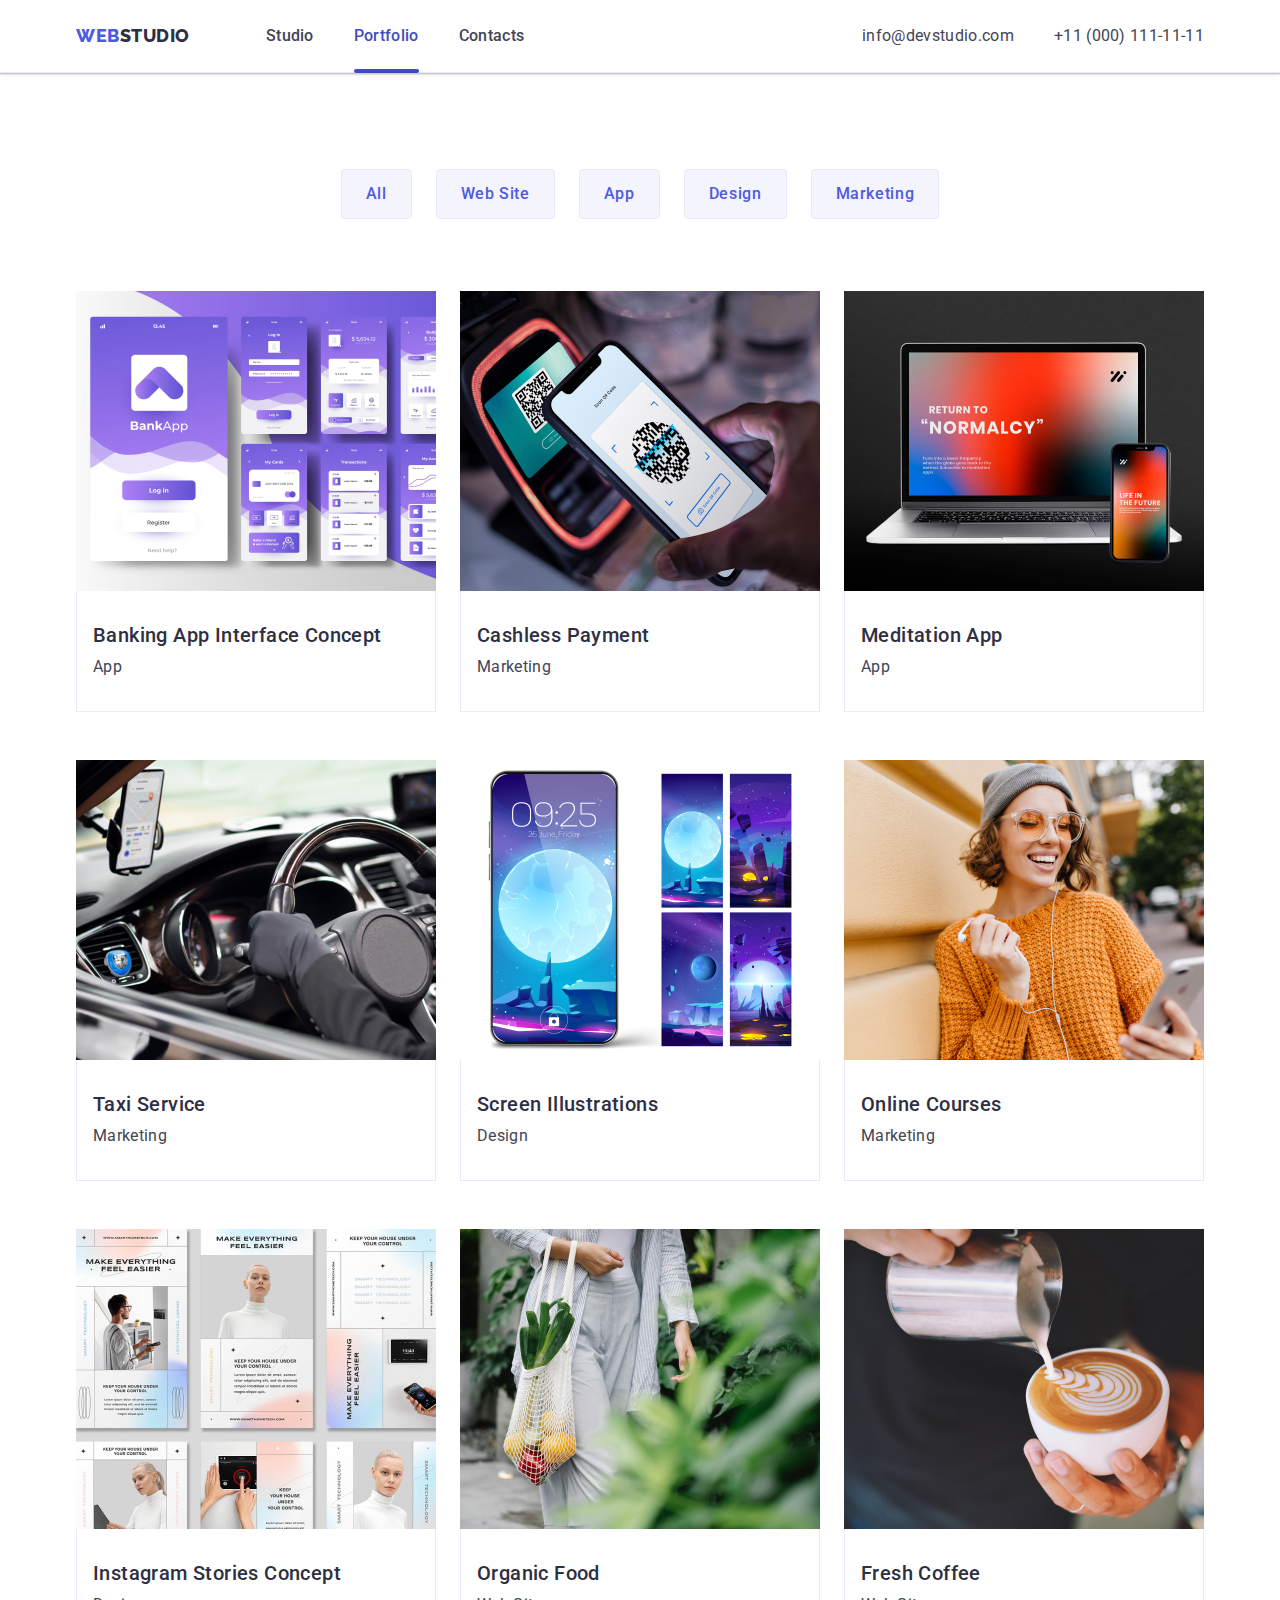
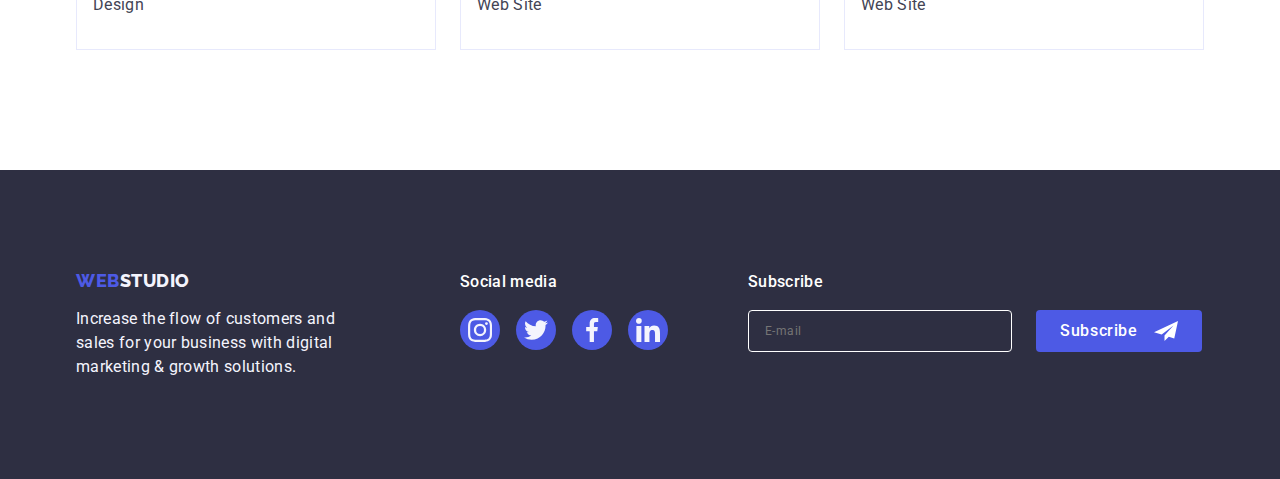
==== portfolio.html @ 5d90ce21 "Initial commit" ====
<!DOCTYPE html>
<html lang="en">
  <head>
    <meta charset="UTF-8" />
    <meta http-equiv="X-UA-Compatible" content="IE=edge" />
    <meta name="viewport" content="width=device-width, initial-scale=1.0" />
    <title>Portfolio</title>
    <!-- Fonts -->
    <link rel="preconnect" href="https://fonts.googleapis.com" />
    <link rel="preconnect" href="https://fonts.gstatic.com" crossorigin />
    <link
      href="https://fonts.googleapis.com/css2?family=Raleway:wght@800&family=Roboto:wght@400;500;700;900&display=swap"
      rel="stylesheet"
    />
    <!-- Normalize styles -->
    <link
      rel="stylesheet"
      href="https://cdn.jsdelivr.net/npm/modern-normalize@1.1.0/modern-normalize.min.css"
    />
    <!-- Custom styles -->
    <link rel="stylesheet" href="./css/styles.css" />
  </head>
  <body>
    <!-- Header section -->
    <header class="header">
      <div class="container container-nav">
        <nav class="nav">
          <!-- Logo -->
          <a class="link logo" href="./index.html"
            >Web<span class="logo-dark">Studio</span></a
          >
          <!-- Navigation -->
          <ul class="header-nav-list list">
            <li class="header-nav-item">
              <a class="link" href="./index.html">Studio</a>
            </li>
            <li class="header-nav-item">
              <a class="link header-link current" href="./portfolio.html"
                >Portfolio</a
              >
            </li>
            <li class="header-nav-item">
              <a class="link" href="">Contacts</a>
            </li>
          </ul>
        </nav>
        <!-- Contacts -->
        <address class="address container-address">
          <ul class="list address-list">
            <li>
              <a class="link" href="mailto:info@devstudio.com"
                >info@devstudio.com</a
              >
            </li>
            <li>
              <a class="link" href="tel:+110001111111">+11 (000) 111-11-11</a>
            </li>
          </ul>
        </address>
      </div>
    </header>
    <main>
      <!-- Filters section -->
      <section class="section portfolio-section">
        <div class="container">
          <h1 class="ection-title visually-hidden">Page Filters</h1>
          <ul class="list filter-list">
            <li>
              <button class="button" type="button">All</button>
            </li>
            <li><button class="button" type="button">Web Site</button></li>
            <li><button class="button" type="button">App</button></li>
            <li><button class="button" type="button">Design</button></li>
            <li><button class="button" type="button">Marketing</button></li>
          </ul>
          <!-- Work services -->
          <ul class="list portfolio-list">
            <li class="portfolio-item">
              <a class="portfolio-link link" href="">
                <div class="product-box">
                  <img
                    src="./images/portfolio/banking-app.jpg"
                    alt="Banking App Interface Concept"
                    width="360"
                    height="300"
                  />
                  <div class="overlay">
                    <p class="overlay-descr">
                      14 Stylish and User-Friendly App Design Concepts · Task
                      Manager App · Calorie Tracker App · Exotic Fruit Ecommerce
                      App · Cloud Storage App
                    </p>
                  </div>
                </div>
                <div class="portfolio-descr">
                  <h2 class="sub-title">Banking App Interface Concept</h2>
                  <p class="text">App</p>
                </div></a
              >
            </li>
            <li class="portfolio-item">
              <a class="portfolio-link link" href="">
                <div class="product-box">
                  <img
                    src="./images/portfolio/cashless.jpg"
                    alt="Cashless Payment"
                    width="360"
                    height="300"
                  />
                  <div class="overlay">
                    <p class="overlay-descr">
                      14 Stylish and User-Friendly App Design Concepts · Task
                      Manager App · Calorie Tracker App · Exotic Fruit Ecommerce
                      App · Cloud Storage App
                    </p>
                  </div>
                </div>
                <div class="portfolio-descr">
                  <h2 class="sub-title">Cashless Payment</h2>
                  <p class="text">Marketing</p>
                </div></a
              >
            </li>
            <li class="portfolio-item">
              <a class="portfolio-link link" href="">
                <div class="product-box">
                  <img
                    src="./images/portfolio/meditation.jpg"
                    alt="Banking App Interface Concept"
                    width="360"
                    height="300"
                  />
                  <div class="overlay">
                    <p class="overlay-descr">
                      14 Stylish and User-Friendly App Design Concepts · Task
                      Manager App · Calorie Tracker App · Exotic Fruit Ecommerce
                      App · Cloud Storage App
                    </p>
                  </div>
                </div>
                <div class="portfolio-descr">
                  <h2 class="sub-title">Meditation App</h2>
                  <p class="text">App</p>
                </div></a
              >
            </li>
            <li class="portfolio-item">
              <a class="portfolio-link link" href="">
                <div class="product-box">
                  <img
                    src="./images/portfolio/taxi.jpg"
                    alt="Taxi Service"
                    width="360"
                    height="300"
                  />
                  <div class="overlay">
                    <p class="overlay-descr">
                      14 Stylish and User-Friendly App Design Concepts · Task
                      Manager App · Calorie Tracker App · Exotic Fruit Ecommerce
                      App · Cloud Storage App
                    </p>
                  </div>
                </div>
                <div class="portfolio-descr">
                  <h2 class="sub-title">Taxi Service</h2>
                  <p class="text">Marketing</p>
                </div></a
              >
            </li>
            <li class="portfolio-item">
              <a class="portfolio-link link" href="">
                <div class="product-box">
                  <img
                    src="./images/portfolio/screen.jpg"
                    alt="Screen Illustrations"
                    width="360"
                    height="300"
                  />
                  <div class="overlay">
                    <p class="overlay-descr">
                      14 Stylish and User-Friendly App Design Concepts · Task
                      Manager App · Calorie Tracker App · Exotic Fruit Ecommerce
                      App · Cloud Storage App
                    </p>
                  </div>
                </div>
                <div class="portfolio-descr">
                  <h2 class="sub-title">Screen Illustrations</h2>
                  <p class="text">Design</p>
                </div></a
              >
            </li>
            <li class="portfolio-item">
              <a class="portfolio-link link" href="">
                <div class="product-box">
                  <img
                    src="./images/portfolio/courses.jpg"
                    alt="Online Courses"
                    width="360"
                    height="300"
                  />
                  <div class="overlay">
                    <p class="overlay-descr">
                      14 Stylish and User-Friendly App Design Concepts · Task
                      Manager App · Calorie Tracker App · Exotic Fruit Ecommerce
                      App · Cloud Storage App
                    </p>
                  </div>
                </div>
                <div class="portfolio-descr">
                  <h2 class="sub-title">Online Courses</h2>
                  <p class="text">Marketing</p>
                </div></a
              >
            </li>
            <li class="portfolio-item">
              <a class="portfolio-link link" href="">
                <div class="product-box">
                  <img
                    src="./images/portfolio/instagram-stories.jpg"
                    alt="Instagram Stories Concept"
                    width="360"
                    height="300"
                  />
                  <div class="overlay">
                    <p class="overlay-descr">
                      14 Stylish and User-Friendly App Design Concepts · Task
                      Manager App · Calorie Tracker App · Exotic Fruit Ecommerce
                      App · Cloud Storage App
                    </p>
                  </div>
                </div>
                <div class="portfolio-descr">
                  <h2 class="sub-title">Instagram Stories Concept</h2>
                  <p class="text">Design</p>
                </div></a
              >
            </li>
            <li class="portfolio-item">
              <a class="portfolio-link link" href="">
                <div class="product-box">
                  <img
                    src="./images/portfolio/organic.jpg"
                    alt="Screen Illustrations"
                    width="360"
                    height="300"
                  />
                  <div class="overlay">
                    <p class="overlay-descr">
                      14 Stylish and User-Friendly App Design Concepts · Task
                      Manager App · Calorie Tracker App · Exotic Fruit Ecommerce
                      App · Cloud Storage App
                    </p>
                  </div>
                </div>
                <div class="portfolio-descr">
                  <h2 class="sub-title">Organic Food</h2>
                  <p class="text">Web Site</p>
                </div></a
              >
            </li>
            <li class="portfolio-item">
              <a class="portfolio-link link" href="">
                <div class="product-box">
                  <img
                    src="./images/portfolio/fresh.jpg"
                    alt="Fresh Coffee"
                    width="360"
                    height="300"
                  />
                  <div class="overlay">
                    <p class="overlay-descr">
                      14 Stylish and User-Friendly App Design Concepts · Task
                      Manager App · Calorie Tracker App · Exotic Fruit Ecommerce
                      App · Cloud Storage App
                    </p>
                  </div>
                </div>
                <div class="portfolio-descr">
                  <h2 class="sub-title">Fresh Coffee</h2>
                  <p class="text">Web Site</p>
                </div></a
              >
            </li>
          </ul>
        </div>
      </section>
    </main>
    <!-- Footer section -->
    <footer class="footer">
      <div class="container footer-content">
        <div class="footer-left-side">
          <a class="logo link" href="./index.html"
            >Web<span class="logo-footer">Studio</span></a
          >
          <p class="text footer-text">
            Increase the flow of customers and sales for your business with
            digital marketing & growth solutions.
          </p>
        </div>
        <div class="footer-center">
          <p class="footer-socials-title">Social media</p>
          <ul class="footer-socials-list list">
            <li class="footer-socials-item">
              <a
                class="footer-socials-link link"
                href="https://www.instagram.com"
                target="_blank"
                rel="noopener noreferrer"
                aria-label="Instagram icon"
              >
                <svg class="footer-socials-icon" width="24" height="24">
                  <use href="./images/icon.svg#icon-instagram"></use>
                </svg>
              </a>
            </li>
            <li class="footer-socials-item">
              <a
                class="footer-socials-link link"
                href="https://www.twitter.com"
                target="_blank"
                rel="noopener noreferrer"
                aria-label="Instagram icon"
              >
                <svg class="footer-socials-icon" width="24" height="24">
                  <use href="./images/icon.svg#icon-twitter"></use>
                </svg>
              </a>
            </li>
            <li class="footer-socials-item">
              <a
                class="footer-socials-link link"
                href="https://www.facebook.com"
                target="_blank"
                rel="noopener noreferrer"
                aria-label="Instagram icon"
              >
                <svg class="footer-socials-icon" width="24" height="24">
                  <use href="./images/icon.svg#icon-facebook"></use>
                </svg>
              </a>
            </li>
            <li class="footer-socials-item">
              <a
                class="footer-socials-link link"
                href="https://www.linkedin.com"
                target="_blank"
                rel="noopener noreferrer"
                aria-label="Instagram icon"
              >
                <svg class="footer-socials-icon" width="24" height="24">
                  <use href="./images/icon.svg#icon-linkedin"></use>
                </svg>
              </a>
            </li>
          </ul>
        </div>
        <!-- SUBSCRIBE FOOTER FORM -->
        <div class="footer-right-side">
          <form class="subscribe-form" name="subscribe" autocomplete="off">
            <label class="subscribe-lable footer-socials-title" for="user_email"
              >Subscribe</label
            >
            <div class="subscribe-wrapper">
              <input
                class="footer-form-input"
                type="email"
                name="user_email"
                id="user_email"
                placeholder="E-mail"
              />
              <button class="button subscribe-btn" type="submit">
                Subscribe
                <svg class="subscribe-btn-icon" width="24" height="24">
                  <use href="./images/icon.svg#icon-Telegram"></use>
                </svg>
              </button>
            </div>
          </form>
        </div>
      </div>
    </footer>
  </body>
</html>
---- css/styles.css ----
/**
  |============================
  | ROOT PROPERTIES
  |============================
*/
:root {
  --text-color: #434455;
  --dark-color: #2e2f42;
  --subtle-text: #8e8f99;
  --white-color: #ffffff;
  --cloud-color: #f4f4fd;
  --modal-bcg: #fcfcfc;
  --cornflower-accent: #e7e9fc;
  --primary-brand: #4d5ae5;
  --pressed-state-color: #404bbf;
  --success-color: #31d0aa;
  /* ANIMATION */
  --primary-duration: 250ms;
  --primary-timing-function: cubic-bezier(0.4, 0, 0.2, 1);
}

/**
  |============================
  | GLOBAL STYLES
  |============================
*/
body {
  font-family: "Roboto", sans-serif;
  color: var(--text-color);
  background-color: var(--white-color);
}
/* Reset start */
img {
  display: block;
  max-width: 100%;
  height: auto;
}
h1,
h2,
h3,
h4,
h5,
h6,
p {
  margin-top: 0;
  margin-bottom: 0;
}
.list {
  list-style: none;
  margin: 0;
  padding: 0;
}
.link {
  text-decoration: none;
  color: currentColor;
  /* transition: color var(--primary-duration) var(--primary-timing-function); */
}
button {
  font-family: inherit;
  color: currentColor;
  cursor: pointer;
}

/* Reset end */
.section {
  padding-top: 120px;
  padding-bottom: 120px;
}
.container {
  width: 1158px;
  margin-left: auto;
  margin-right: auto;
  padding-left: 15px;
  padding-right: 15px;

  /* outline: 2px solid red;
  outline-offset: -2px; */
}

/* BASE STYLES */

.text {
  line-height: 1.5;
  letter-spacing: 0.02em;
  color: var(--text-color);
}
/**
  |============================
  |      HEADER STYLES
  |============================
*/
.header {
  border-bottom: 1px solid var(--cornflower-accent);
  box-shadow: 0px 2px 1px rgba(46, 47, 66, 0.08),
    0px 1px 1px rgba(46, 47, 66, 0.16), 0px 1px 6px rgba(46, 47, 66, 0.08);
}
.container-nav {
  display: flex;
  align-items: center;
}
.nav {
  display: flex;
  align-items: center;
}

.header-nav-list {
  display: flex;
  gap: 40px;
}
.header-nav-list .link {
  position: relative;
  display: block;
  padding-top: 24px;
  padding-bottom: 24px;
  font-weight: 500;
  line-height: 1.5;
  letter-spacing: 0.02em;
  transition-property: color;
  transition-duration: 250ms;
  transition-timing-function: cubic-bezier(0.4, 0, 0.2, 1);
}
.header-nav-list .link:hover,
.link:focus {
  color: var(--pressed-state-color);
}
.current {
  color: var(--pressed-state-color);
}

.current::after {
  content: "";
  display: block;
  position: absolute;
  bottom: -1px;
  left: 0;
  width: 100%;
  height: 4px;
  border-radius: 2px;
  background-color: var(--pressed-state-color);
}

.header-contact {
  margin-right: 40px;
}
/* LOGO STYLES */
.logo {
  font-family: "Raleway", sans-serif;
  font-weight: 800;
  font-size: 18px;
  line-height: 1.17;
  margin-right: 76px;
  align-items: center;
  letter-spacing: 0.03em;
  text-transform: uppercase;
  color: var(--primary-brand);
}
.logo-dark {
  color: var(--dark-color);
}
.logo-footer {
  color: var(--cloud-color);
}

/* NAVIGATION */

/* CONTACTS */
.address {
  font-style: normal;
}
.address .link {
  line-height: 1.5;
  letter-spacing: 0.02em;
  color: var(--text-color);
  transition-property: color;
  transition-duration: 250ms;
  transition-timing-function: cubic-bezier(0.4, 0, 0.2, 1);
}
.address .link:hover,
.link:focus {
  color: var(--pressed-state-color);
}
.container-address {
  display: flex;
  margin-left: auto;
}
.address-list {
  display: flex;
  gap: 40px;
}
/**
  |============================
  |           HERO
  |============================
*/
.hero {
  max-width: 1440px;
  margin-left: auto;
  margin-right: auto;
  padding-top: 188px;
  padding-bottom: 188px;
  background-image: linear-gradient(
      rgba(46, 47, 66, 0.7),
      rgba(46, 47, 66, 0.7)
    ),
    url(../images/hero/people-office.jpg);
  background-color: var(--dark-color);
  background-repeat: no-repeat;
  background-position: center;
  background-size: cover;
}
.hero-title {
  display: block;
  margin-left: auto;
  margin-right: auto;
  margin-bottom: 48px;
  max-width: 496px;
  font-weight: 700;
  font-size: 56px;
  line-height: 1.07;
  text-align: center;
  letter-spacing: 0.02em;
  color: var(--white-color);
}
.hero .button {
  display: block;
  margin-left: auto;
  margin-right: auto;
  min-width: 169px;
  height: 56px;
  border: none;

  color: var(--white-color);
  background-color: var(--primary-brand);
  transition-property: background-color;
  transition-duration: 250ms;
  transition-timing-function: cubic-bezier(0.4, 0, 0.2, 1);
}
/* BUTTON */

.hero .button:hover,
.button:focus {
  background-color: var(--pressed-state-color);
}
.button {
  border: 1px solid var(--cornflower-accent);
  border-radius: 4px;
  padding: 12px 24px;
  text-align: center;
  font-family: inherit;
  font-size: 16px;
  font-weight: 500;
  letter-spacing: 0.04em;
  line-height: 1.5;
  cursor: pointer;
  color: var(--primary-brand);
  background-color: var(--cloud-color);
  transition-property: background-color;
  transition-duration: 250ms;
  transition-timing-function: cubic-bezier(0.4, 0, 0.2, 1);
}

.button:hover,
.button:focus {
  background-color: var(--pressed-state-color);
}

/* BENEFITS SECTION */
.visually-hidden {
  position: absolute;
  width: 1px;
  height: 1px;
  margin: -1px;
  border: 0;
  padding: 0;
  white-space: nowrap;
  clip-path: inset(100%);
  clip: rect(0 0 0 0);
  overflow: hidden;
}

.benefits-section {
  padding: 120px 0;
}

.benefits-list {
  display: flex;
  flex-wrap: wrap;
  gap: 24px;
}

.benefits-descr {
  flex-basis: calc((100% - 72px) / 4);
}
.sub-title {
  margin-bottom: 8px;
  font-weight: 500;
  font-size: 20px;
  line-height: 1.2;
  letter-spacing: 0.02em;
  color: var(--dark-color);
}
/* Benefits icon */

.benefits-bgc-icon {
  display: flex;
  justify-content: center;
  align-items: center;
  width: 264px;
  height: 112px;
  border-radius: 4px;
  margin-bottom: 8px;
  background-color: var(--cloud-color);
}

/* SERVICES SECTION */
.services-section {
  padding-bottom: 120px;
}
.services-list {
  display: flex;
  flex-wrap: wrap;
  gap: 24px;
}
.services-descr {
  flex-basis: calc((100% - 48px) / 3);
}
.section-title {
  margin-bottom: 72px;

  font-weight: 700;
  font-size: 36px;
  line-height: 1.1;
  text-transform: capitalize;
  text-align: center;
  color: var(--dark-color);
}
/**
  |============================
  |         FOOTER
  |============================
*/
.footer {
  padding-top: 100px;
  padding-bottom: 100px;
  background: var(--dark-color);
}
.footer-content {
  display: flex;
  align-items: baseline;
  /* gap: 120px; */
}
.footer-left-side {
  margin-right: 120px;
}
.footer-center {
  margin-right: 80px;
}
.footer-right-side {
  margin-right: 159px;
}

.footer .logo {
  display: inline-block;
  margin-bottom: 16px;
}
.footer-text {
  display: block;
  margin-right: auto;
  width: 264px;
  height: 72px;
  color: var(--cloud-color);
}
/* FOOTER SOCIALS */
.footer-socials-title {
  margin-bottom: 16px;
  font-weight: 500;
  font-size: 16px;
  letter-spacing: 0.02em;
  line-height: 0.5;
  line-height: 1.5;
  color: var(--white-color);
}
.footer-socials-list {
  display: flex;
  justify-content: center;
  gap: 16px;
}
.footer-socials-link {
  display: flex;
  width: 40px;
  height: 40px;
  justify-content: center;
  align-items: center;
  background-color: var(--primary-brand);
  border-radius: 50%;
  transition-property: background-color;
  transition-duration: 250ms;
  transition-timing-function: cubic-bezier(0.4, 0, 0.2, 1);
}
.footer-socials-icon {
  fill: var(--cloud-color);
}
.footer-socials-link:hover,
.footer-socials-link:focus {
  background-color: var(--success-color);
}
/* SUBSCRIBE FOOTER FORM */

.subscribe-lable {
  display: block;
}
.footer-form-input {
  width: 264px;
  margin-right: 24px;
  padding: 8px 16px;
  font-family: "Roboto";
  font-size: 12px;
  line-height: 24px;
  letter-spacing: 0.04em;
  color: var(--white-color);
  border: 1px solid var(--white-color);
  background-color: transparent;
  border-radius: 4px;
}
.subscribe-wrapper {
  display: flex;
}

.subscribe-btn {
  display: flex;
  align-items: center;
  gap: 16px;
  padding: 8px 24px;
  font-weight: 500;
  font-size: 16px;
  line-height: 1.5;
  letter-spacing: 0.04em;
  color: var(--white-color);
  background-color: var(--primary-brand);
  border: 0;
  transition-property: background-color;
  transition-duration: 250ms;
  transition-timing-function: cubic-bezier(0.4, 0, 0.2, 1);
}
.subscribe-btn:hover,
.subscribe-btn:focus {
  background-color: var(--success-color);
}
.subscribe-btn-icon {
  fill: currentColor;
}

/**
  |============================
  | MODAL WINDOW
  |============================
*/

.backdrop {
  position: fixed;
  top: 0;
  left: 0;
  width: 100%;
  height: 100%;
  background-color: rgba(46, 47, 66, 0.4);
  backdrop-filter: blur(5px);
  transition-property: opacity, visibility;
  transition-duration: 250ms;
  transition-timing-function: cubic-bezier(0.4, 0, 0.2, 1);
}

.backdrop.is-hidden {
  opacity: 0;
  visibility: hidden;
  pointer-events: none;
}
.modal {
  position: absolute;
  top: 50%;
  left: 50%;
  transform: translate(-50%, -50%);
  transition: transform var(--primary-duration) var(--primary-timing-function);

  width: 408px;
  min-height: 576px;
  padding: 24px;
  background-color: var(--modal-bcg);
  box-shadow: 0px 1px 1px rgba(0, 0, 0, 0.14), 0px 1px 3px rgba(0, 0, 0, 0.12),
    0px 2px 1px rgba(0, 0, 0, 0.2);
  border-radius: 4px;
}
.modal-close-btn {
  display: flex;
  margin-left: auto;
  margin-bottom: 24px;
  width: 24px;
  height: 24px;

  justify-content: center;
  align-items: center;

  background-color: var(--cornflower-accent);
  border-radius: 50%;
  border: 1px solid rgba(0, 0, 0, 0.1);
  transition-property: background-color, border;
  transition-duration: 250ms;
  transition-timing-function: cubic-bezier(0.4, 0, 0.2, 1);
}
.modal-icon {
  fill: var(--dark-color);
  transition-property: fill;
  transition-duration: 250ms;
  transition-timing-function: cubic-bezier(0.4, 0, 0.2, 1);
}
.modal-close-btn:hover,
.modal-close-btn:focus {
  background-color: var(--pressed-state-color);
  border: 1px solid transparent;
}
.modal-close-btn:hover .modal-icon,
.modal-close-btn:focus .modal-icon {
  fill: var(--white-color);
}

.modal-title {
  display: block;
  margin-bottom: 16px;
  font-weight: 500;
  font-size: 16px;
  line-height: 1.5;
  text-align: center;
  letter-spacing: 0.02em;
  color: var(--dark-color);
}
.modal-form-lable {
  display: block;
  margin-bottom: 4px;
  font-weight: 400;
  font-size: 12px;
  letter-spacing: 0.04em;
  color: var(--subtle-text);
}

.modal-form-field {
  position: relative;
  margin-bottom: 8px;
}

.modal-form-input {
  width: 100%;
  height: 40px;
  padding: 0 38px;
  border: 1px solid rgba(46, 47, 66, 0.4);
  border-radius: 4px;
  outline: 2px solid transparent;
  outline-offset: -2px;
  transition-property: outline-color;
  transition-duration: 250ms;
  transition-timing-function: cubic-bezier(0.4, 0, 0.2, 1);
}
.modal-form-input:focus {
  outline-color: var(--primary-brand);
  box-shadow: 0 0 0 4px rgba(77, 90, 229, 0.25);
}
.modal-form-icon {
  position: absolute;
  top: 50%;
  left: 16px;
  fill: var(--dark-color);
  transform: translateY(-50%);
  transition-property: color;
  transition-duration: 250ms;
  transition-timing-function: cubic-bezier(0.4, 0, 0.2, 1);
  pointer-events: none;
}

.modal-form-input:focus + .modal-form-icon {
  fill: var(--primary-brand);
}
.modal-form-message {
  margin-bottom: 16px;
  display: block;
  width: 100%;
  min-height: 120px;
  max-height: 180px;
  padding: 8px 16px;
  resize: none;
  border: 1px solid rgba(46, 47, 66, 0.4);
  border-radius: 4px;
  outline: 2px solid transparent;
  outline-offset: -2px;
}
.modal-form-message::placeholder {
  font-size: 12px;
  color: rgba(46, 47, 66, 0.4);
}
.modal-form-message:focus {
  outline-color: var(--primary-brand);
  box-shadow: 0 0 0 4px rgba(77, 90, 229, 0.25);
}
.modal-button {
  display: block;
  margin: 0 auto;
  width: 169px;
  height: 56px;
  padding: 16px 32px;
  padding: 16px 32px;
  font-weight: 500;
  font-size: 16px;
  line-height: 24px;
  text-align: center;
  color: var(--white-color);
  background-color: var(--primary-brand);
  box-shadow: 0px 4px 4px rgba(0, 0, 0, 0.15);
  border-radius: 4px;
  border: 0;
  transition-property: background-color;
  transition-duration: 250ms;
  transition-timing-function: cubic-bezier(0.4, 0, 0.2, 1);
}
.modal-form-agreement {
  display: flex;
  align-items: center;
  margin-top: 16px;
  margin-bottom: 24px;
  justify-content: flex-start;
}
.modal-form-agreement-box {
  appearance: none;
}

.modal-form-agreement-unchecked {
  opacity: 1;
  transition-property: opacity;
  transition-duration: 250ms;
  transition-timing-function: cubic-bezier(0.4, 0, 0.2, 1);
}

.modal-form-agreement-box:checked
  ~ .modal-form-agreement-icon
  > .modal-form-agreement-unchecked {
  opacity: 0;
}

.modal-form-agreement-checked {
  opacity: 0;
  transition-property: opacity;
  transition-duration: 250ms;
  transition-timing-function: cubic-bezier(0.4, 0, 0.2, 1);
}

.modal-form-agreement-box:checked
  ~ .modal-form-agreement-icon
  > .modal-form-agreement-checked {
  opacity: 1;
}

.modal-form-agreement-text {
  margin-left: 8px;
  font-weight: 400;
  font-size: 12px;
  line-height: 14px;
  letter-spacing: 0.04em;
  color: var(--subtle-text);
}

.modal-form-agreement-box:checked {
  background-color: var(--pressed-state-color);
  border-color: var(--pressed-state-color);
}
.modal-form-agreement-link {
  color: var(--primary-brand);
  text-decoration: underline;
}

/* TEAM SECTION */
.team-section {
  background: var(--cloud-color);
}
.team-card {
  background-color: var(--white-color);
  box-shadow: 0px 1px 6px rgba(46, 47, 66, 0.08),
    0px 1px 1px rgba(46, 47, 66, 0.16), 0px 2px 1px rgba(46, 47, 66, 0.08);
  border-radius: 0px 0px 4px 4px;
}
.team-list {
  display: flex;
  flex-wrap: wrap;
  gap: 24px;
}

.team-list .team-card {
  flex-basis: calc((100% - 72px) / 4);
}
.team-descr {
  padding-top: 32px;
  padding-bottom: 32px;
  padding-left: 0;
  padding-right: 0;
}
.team-list .sub-title {
  text-align: center;
}
.member-descr {
  margin-bottom: 8px;
  text-align: center;
}

/**
  |============================
  | SOCIALS ICON
  |============================
*/
.socials {
  display: flex;
  justify-content: center;
  gap: 24px;
}

.socials-link {
  display: flex;
  width: 40px;
  height: 40px;
  background-color: var(--primary-brand);
  border-radius: 50%;
  justify-content: center;
  align-items: center;
  fill: var(--white-color);
  transition-property: background-color;
  transition-duration: 250ms;
  transition-timing-function: cubic-bezier(0.4, 0, 0.2, 1);
}

.socials-link:hover,
.socials-link:focus {
  background-color: var(--pressed-state-color);
}
.socials-icon {
  fill: var(--cloud-color);
}
/**
  |============================
  | CUSTOMERS STYLES
  |============================
*/
.clients-item {
  width: calc((100% - 120px) / 6);
  height: 88px;
}

.clients-list {
  display: flex;
  justify-content: center;
  align-items: center;
  gap: 24px;
}
.clients-link {
  display: flex;
  align-items: center;
  justify-content: center;
  border: 1px solid var(--subtle-text);
  border-radius: 4px;
  padding: 16px 32px;
  height: 100%;
  color: var(--subtle-text);
  transition-property: border, color;
  transition-duration: 250ms;
  transition-timing-function: cubic-bezier(0.4, 0, 0.2, 1);
}
.clients-link:hover,
.clients-link:focus {
  border-color: var(--pressed-state-color);
  color: var(--pressed-state-color);
}

.clients-icon {
  fill: currentColor;
}

/**
  |============================
  |          PORTFOLIO
  |============================
*/
.portfolio-section {
  padding-top: 96px;
  padding-bottom: 120px;
}
.filter-list {
  display: flex;
  justify-content: center;
  gap: 24px;
  margin-bottom: 72px;
}

.filter-list .button {
  transition-property: border, color, box-shadow, background-color;
  transition-duration: 250ms;
  transition-timing-function: cubic-bezier(0.4, 0, 0.2, 1);
}
.filter-list .button:hover,
.button:focus {
  border-radius: 4px;
  border: 1px solid transparent;
  box-shadow: 0px 3px 1px rgba(0, 0, 0, 0.1), 0px 2px 1px rgba(0, 0, 0, 0.08),
    0px 2px 2px rgba(0, 0, 0, 0.12);
  color: var(--white-color);
  background-color: var(--pressed-state-color);
}

/* Work examples */

.portfolio-list {
  display: flex;
  flex-wrap: wrap;
  row-gap: 48px;
  column-gap: 24px;
}
.portfolio-item {
  flex-basis: calc((100% - 48px) / 3);
}
.portfolio-descr {
  padding-top: 32px;
  padding-bottom: 32px;
  padding-right: 16px;
  padding-left: 16px;
  border: 1px solid var(--cornflower-accent);
  border-top: none;
}
.portfolio-link {
  display: block;
  transition-property: box-shadow;
  transition-duration: 250ms;
  transition-timing-function: cubic-bezier(0.4, 0, 0.2, 1);
}
.portfolio-link:hover,
.portfolio-link:focus {
  box-shadow: 0px 1px 6px rgba(46, 47, 66, 0.08),
    0px 1px 1px rgba(46, 47, 66, 0.16), 0px 2px 1px rgba(46, 47, 66, 0.08);
}

.portfolio-link:hover .overlay,
.portfolio-link:focus .overlay {
  transform: translateY(0);
  box-shadow: 0px 1px 6px rgba(46, 47, 66, 0.08),
    0px 1px 1px rgba(46, 47, 66, 0.16), 0px 2px 1px rgba(46, 47, 66, 0.08);
}

.product-box {
  position: relative;
  overflow: hidden;
}
.overlay {
  position: absolute;
  top: 0;
  left: 0;
  transform: translateY(100%);
  width: 100%;
  height: 100%;
  padding-top: 40px;
  padding-left: 32px;
  padding-right: 32px;
  background-color: var(--primary-brand);

  transition-property: transform;
  transition-duration: 250ms;
  transition-timing-function: cubic-bezier(0.4, 0, 0.2, 1);
}
/* .portfolio-item:hover .overlay {
  transform: translateY(0);
} */
.overlay-descr {
  font-weight: 400;
  font-size: 16px;
  line-height: 1.5;
  letter-spacing: 0.02em;
  color: var(--cloud-color);
}
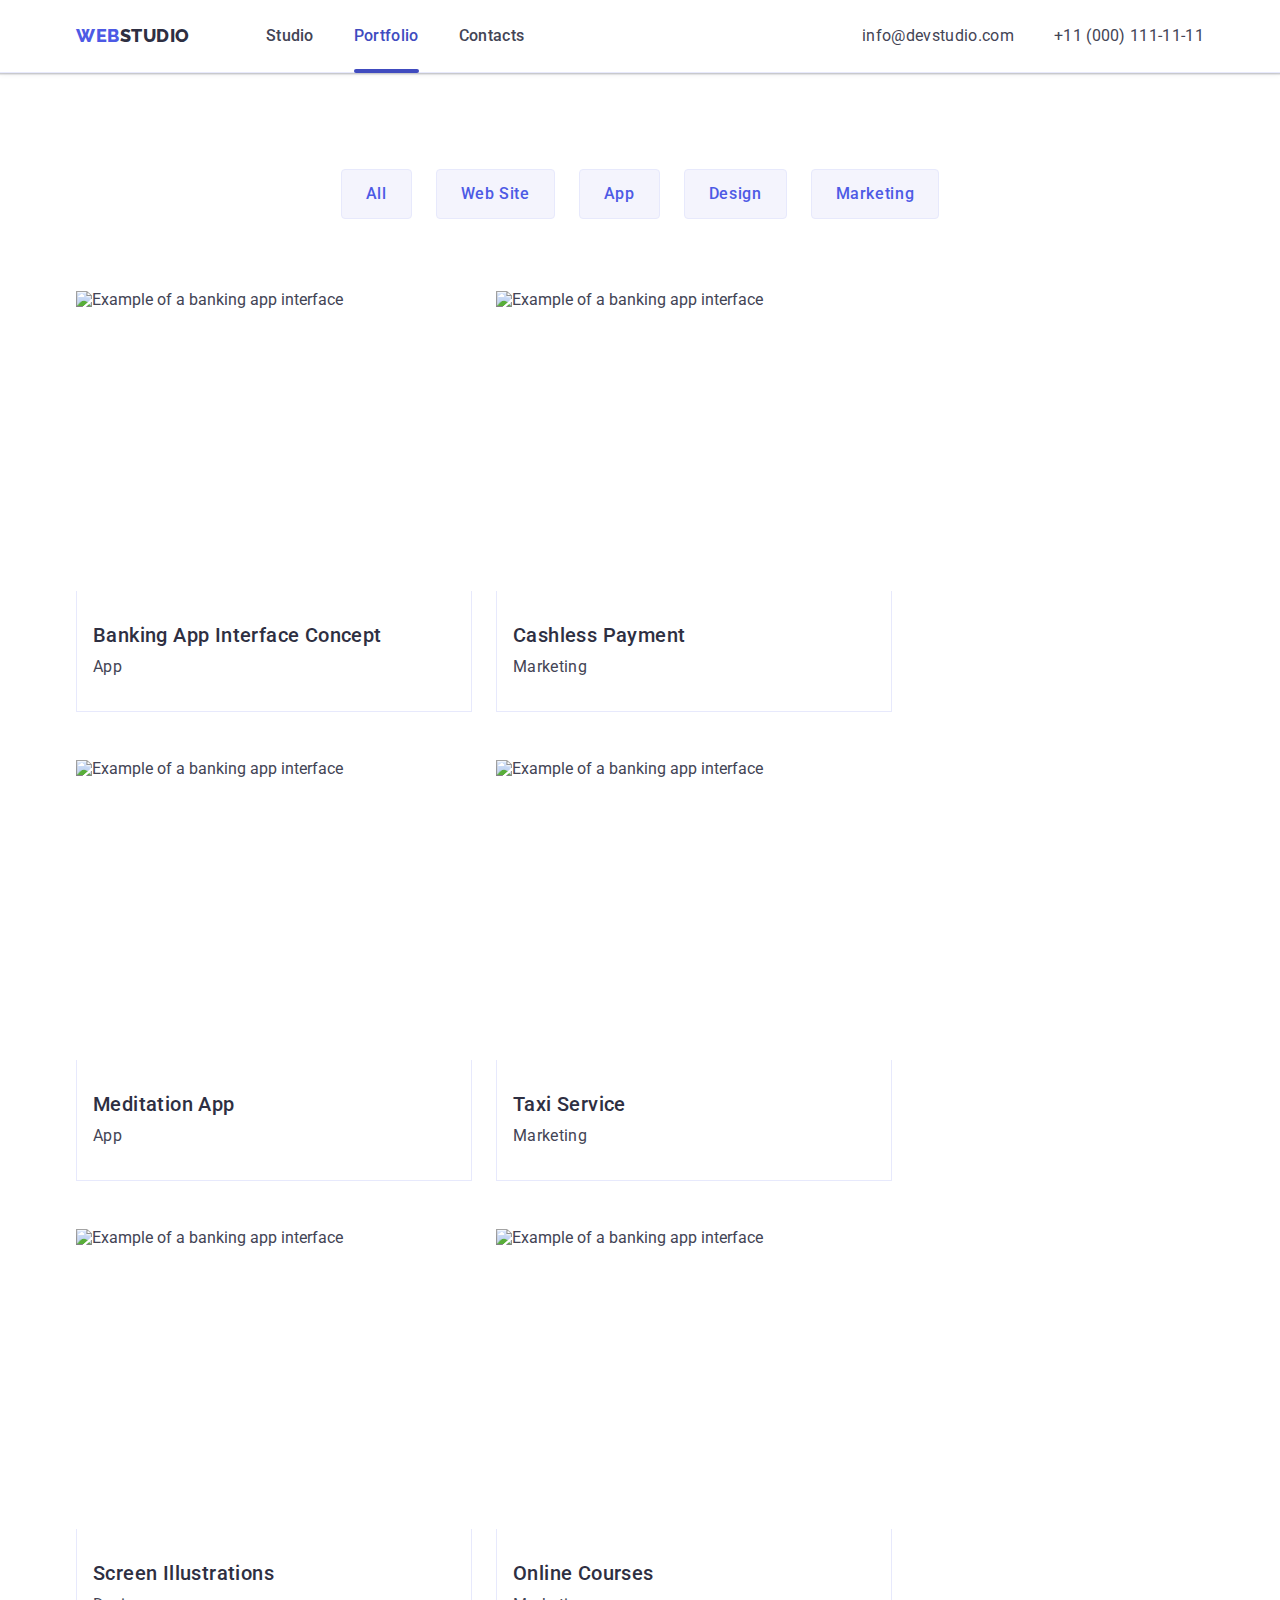
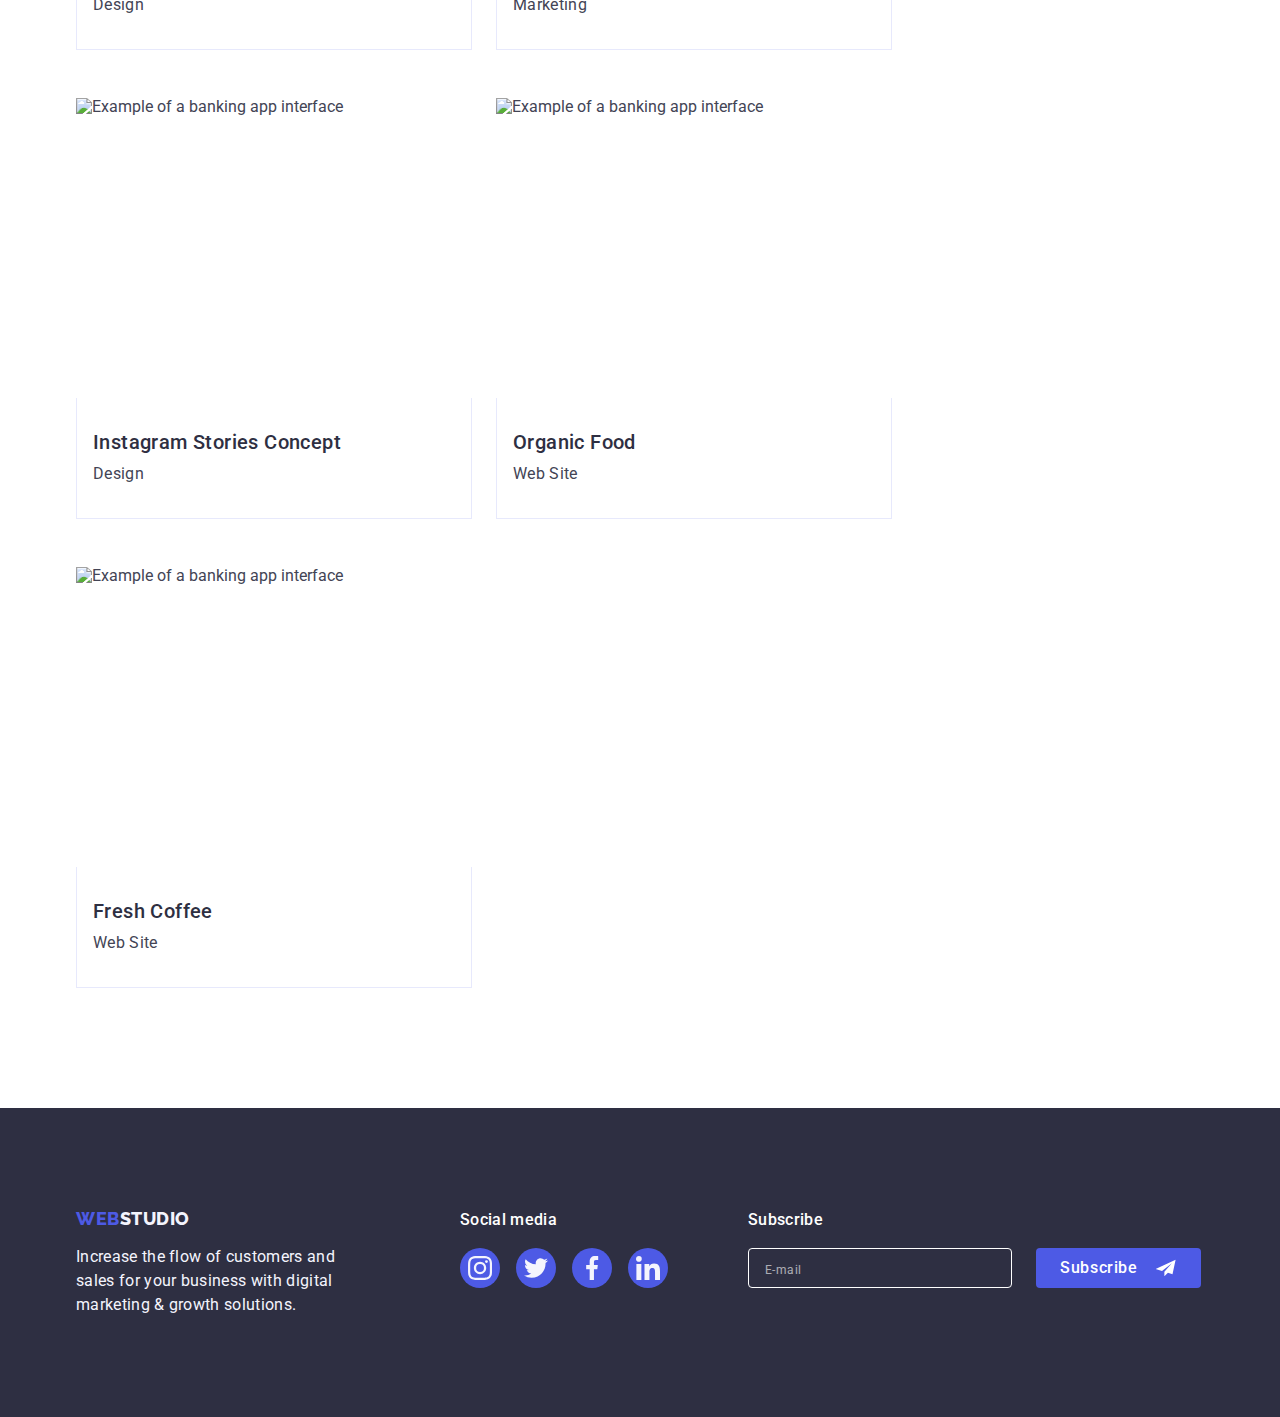
==== commit f359fdcb: "hw-07" ====
--- a/portfolio.html
+++ b/portfolio.html
@@ -4,86 +4,165 @@
     <meta charset="UTF-8" />
     <meta http-equiv="X-UA-Compatible" content="IE=edge" />
     <meta name="viewport" content="width=device-width, initial-scale=1.0" />
+    <meta
+      name="description"
+      content="Lorem ipsum, dolor sit amet consectetur adipisicing elit. Libero vitae recusandae harum. Lorem ipsum, dolor sit amet consectetur adipisicing elit."
+    />
     <title>Portfolio</title>
-    <!-- Fonts -->
+    <link
+      rel="stylesheet"
+      href="https://cdn.jsdelivr.net/npm/modern-normalize@1.1.0/modern-normalize.min.css"
+    />
     <link rel="preconnect" href="https://fonts.googleapis.com" />
     <link rel="preconnect" href="https://fonts.gstatic.com" crossorigin />
     <link
       href="https://fonts.googleapis.com/css2?family=Raleway:wght@800&family=Roboto:wght@400;500;700;900&display=swap"
       rel="stylesheet"
     />
-    <!-- Normalize styles -->
-    <link
-      rel="stylesheet"
-      href="https://cdn.jsdelivr.net/npm/modern-normalize@1.1.0/modern-normalize.min.css"
-    />
-    <!-- Custom styles -->
-    <link rel="stylesheet" href="./css/styles.css" />
+    <link rel="stylesheet" href="./css/styles-new.css" />
   </head>
   <body>
-    <!-- Header section -->
+    <!-- HEADER SECTION -->
     <header class="header">
       <div class="container container-nav">
-        <nav class="nav">
-          <!-- Logo -->
-          <a class="link logo" href="./index.html"
-            >Web<span class="logo-dark">Studio</span></a
-          >
-          <!-- Navigation -->
-          <ul class="header-nav-list list">
-            <li class="header-nav-item">
+        <!-- LOGO -->
+        <a class="link logo" href="./index.html">
+          Web<span class="logo-dark">Studio</span>
+        </a>
+        <!-- Navigation -->
+        <nav class="main-nav">
+          <ul class="site-nav list">
+            <li class="item">
               <a class="link" href="./index.html">Studio</a>
             </li>
-            <li class="header-nav-item">
-              <a class="link header-link current" href="./portfolio.html"
-                >Portfolio</a
-              >
-            </li>
-            <li class="header-nav-item">
+            <li class="item">
+              <a class="link current" href="./portfolio.html">Portfolio</a>
+            </li>
+            <li class="item">
               <a class="link" href="">Contacts</a>
             </li>
           </ul>
         </nav>
-        <!-- Contacts -->
-        <address class="address container-address">
-          <ul class="list address-list">
-            <li>
+        <!-- CONTACTS -->
+        <address class="container-address address">
+          <ul class="address-list list">
+            <li class="address-list-item">
               <a class="link" href="mailto:info@devstudio.com"
-                >info@devstudio.com</a
-              >
-            </li>
-            <li>
+                >info@devstudio.com
+              </a>
+            </li>
+            <li class="address-list-item">
               <a class="link" href="tel:+110001111111">+11 (000) 111-11-11</a>
             </li>
           </ul>
         </address>
+        <!-- MOBILE MENU -->
+        <button
+          class="menu-toggle js-open-menu"
+          aria-expanded="false"
+          aria-controls="mobile-menu"
+        >
+          <svg class="menu-toggle-icon" width="32" height="22">
+            <use href="./images/icon.svg#mobile-menu-icon"></use>
+          </svg>
+        </button>
       </div>
     </header>
     <main>
-      <!-- Filters section -->
-      <section class="section portfolio-section">
+       <!-- Filters section -->
+      <section class="portfolio-section section">
         <div class="container">
-          <h1 class="ection-title visually-hidden">Page Filters</h1>
-          <ul class="list filter-list">
+          <h1 class="section-title visually-hidden">Page Filter</h1>
+          <ul class="filter-list list">
             <li>
-              <button class="button" type="button">All</button>
-            </li>
-            <li><button class="button" type="button">Web Site</button></li>
-            <li><button class="button" type="button">App</button></li>
-            <li><button class="button" type="button">Design</button></li>
-            <li><button class="button" type="button">Marketing</button></li>
+              <button class="portfolio-button button" type="button">All</button>
+            </li>
+            <li>
+              <button class="portfolio-button button" type="button">
+                Web Site
+              </button>
+            </li>
+            <li>
+              <button class="portfolio-button button" type="button">App</button>
+            </li>
+            <li>
+              <button class="portfolio-button button" type="button">
+                Design
+              </button>
+            </li>
+            <li>
+              <button class="portfolio-button button" type="button">
+                Marketing
+              </button>
+            </li>
           </ul>
-          <!-- Work services -->
-          <ul class="list portfolio-list">
+          <!-- WORK SERVICES -->
+          <ul class="portfolio-list list">
             <li class="portfolio-item">
               <a class="portfolio-link link" href="">
-                <div class="product-box">
-                  <img
-                    src="./images/portfolio/banking-app.jpg"
-                    alt="Banking App Interface Concept"
-                    width="360"
-                    height="300"
-                  />
+                <div class="product-wrapper">
+                  <picture>
+                    <source
+                      media="(min-width: 1158px)"
+                      srcset="
+                        ./images/portfolio-images/desctop/work-example1_desc@1x.webp 1x,
+                        ./images/portfolio-images/desctop/work-example1_desc@2x.webp 2x
+                      "
+                      type="image/webp"
+                    />
+                    
+                    <source
+                      media="(min-width: 1158px)"
+                      srcset="
+                        ./images/portfolio-images/desctop/work-example1_desc@1x.jpg 1x,
+                        ./images/portfolio-images/desctop/work-example1_desc@2x.jpg 2x
+                      "
+                      type="image/jpg"
+                    />
+                    
+                    <source
+                      media="(min-width: 768px)"
+                      srcset="
+                        ./images/portfolio-images/tablet/work-example1_tab@1x.webp 1x,
+                        ./images/portfolio-images/tablet/work-example1_tab@2x.webp 2x
+                      "
+                      type="image/webp"
+                    />
+                    
+                    <source
+                      media="(min-width: 768px)"
+                      srcset="
+                        ./images/portfolio-images/tablet/work-example1_tab@1x.jpg 1x,
+                        ./images/portfolio-images/tablet/work-example1_tab@2x.jpg 2x
+                      "
+                      type="image/jpg"
+                    />
+                
+                    <source
+                      media="(max-width: 767px)"
+                      srcset="
+                        ./images/portfolio-images/mobile/work-example1_mob@1x.webp 1x,
+                        ./images/portfolio-images/mobile/work-example1_mob@2x.webp 2x
+                      "
+                      type="image/webp"
+                    />
+              
+                    <source
+                      media="(max-width: 767px)"
+                      srcset="
+                        ./images/portfolio-images/mobile/work-example1_mob@1x.jpg 1x,
+                        ./images/portfolio-images/mobile/work-example1_mob@2x.jpg 2x
+                      "
+                      type="image/jpg"
+                    />
+                    <img
+                      src="./images/portfolio-images/mobile/work-example1_mob@1x.jpg"
+                      alt="Example of a banking app interface"
+                      width="396"
+                      height="300"
+                      loading="lazy"
+                    />
+                  </picture>
                   <div class="overlay">
                     <p class="overlay-descr">
                       14 Stylish and User-Friendly App Design Concepts · Task
@@ -93,20 +172,79 @@
                   </div>
                 </div>
                 <div class="portfolio-descr">
-                  <h2 class="sub-title">Banking App Interface Concept</h2>
-                  <p class="text">App</p>
-                </div></a
-              >
+                  <h2 class="portfolio-sub-title">
+                    Banking App Interface Concept
+                  </h2>
+                  <p class="portfolio-work-descr">App</p>
+                </div>
+              </a>
             </li>
             <li class="portfolio-item">
               <a class="portfolio-link link" href="">
-                <div class="product-box">
-                  <img
-                    src="./images/portfolio/cashless.jpg"
-                    alt="Cashless Payment"
-                    width="360"
-                    height="300"
-                  />
+                <div class="product-wrapper">
+                  <picture>
+                    
+                    <source
+                      media="(min-width: 1158px)"
+                      srcset="
+                        ./images/portfolio-images/desctop/work-example2_desc@1x.webp 1x,
+                        ./images/portfolio-images/desctop/work-example2_desc@2x.webp 2x
+                      "
+                      type="image/webp"
+                    />
+                    
+                    <source
+                      media="(min-width: 1158px)"
+                      srcset="
+                        ./images/portfolio-images/desctop/work-example2_desc@1x.jpg 1x,
+                        ./images/portfolio-images/desctop/work-example2_desc@2x.jpg 2x
+                      "
+                      type="image/jpg"
+                    />
+                    
+                    <source
+                      media="(min-width: 768px)"
+                      srcset="
+                        ./images/portfolio-images/tablet/work-example2_tab@1x.webp 1x,
+                        ./images/portfolio-images/tablet/work-example2_tab@2x.webp 2x
+                      "
+                      type="image/webp"
+                    />
+                   
+                    <source
+                      media="(min-width: 768px)"
+                      srcset="
+                        ./images/portfolio-images/tablet/work-example2_tab@1x.jpg 1x,
+                        ./images/portfolio-images/tablet/work-example2_tab@2x.jpg 2x
+                      "
+                      type="image/jpg"
+                    />
+                    
+                    <source
+                      media="(max-width: 767px)"
+                      srcset="
+                        ./images/portfolio-images/mobile/work-example2_mob@1x.webp 1x,
+                        ./images/portfolio-images/mobile/work-example2_mob@2x.webp 2x
+                      "
+                      type="image/webp"
+                    />
+                    
+                    <source
+                      media="(max-width: 767px)"
+                      srcset="
+                        ./images/portfolio-images/mobile/work-example2_mob@1x.jpg 1x,
+                        ./images/portfolio-images/mobile/work-example2_mob@2x.jpg 2x
+                      "
+                      type="image/jpg"
+                    />
+                    <img
+                      src="./images/portfolio-images/mobile/work-example2_mob@1x.jpg"
+                      alt="Example of a banking app interface"
+                      width="396"
+                      height="300"
+                      loading="lazy"
+                    />
+                  </picture>
                   <div class="overlay">
                     <p class="overlay-descr">
                       14 Stylish and User-Friendly App Design Concepts · Task
@@ -116,20 +254,77 @@
                   </div>
                 </div>
                 <div class="portfolio-descr">
-                  <h2 class="sub-title">Cashless Payment</h2>
-                  <p class="text">Marketing</p>
-                </div></a
-              >
+                  <h2 class="portfolio-sub-title">Cashless Payment</h2>
+                  <p class="portfolio-work-descr">Marketing</p>
+                </div>
+              </a>
             </li>
             <li class="portfolio-item">
               <a class="portfolio-link link" href="">
-                <div class="product-box">
-                  <img
-                    src="./images/portfolio/meditation.jpg"
-                    alt="Banking App Interface Concept"
-                    width="360"
-                    height="300"
-                  />
+                <div class="product-wrapper">
+                  <picture>
+                    <!-- webp -->
+                    <source
+                      media="(min-width: 1158px)"
+                      srcset="
+                        ./images/portfolio-images/desctop/work-example3_desc@1x.webp 1x,
+                        ./images/portfolio-images/desctop/work-example3_desc@2x.webp 2x
+                      "
+                      type="image/webp"
+                    />
+                    <!-- jpeg -->
+                    <source
+                      media="(min-width: 1158px)"
+                      srcset="
+                        ./images/portfolio-images/desctop/work-example3_desc@1x.jpg 1x,
+                        ./images/portfolio-images/desctop/work-example3_desc@2x.jpg 2x
+                      "
+                      type="image/jpg"
+                    />
+                    <!-- webp -->
+                    <source
+                      media="(min-width: 768px)"
+                      srcset="
+                        ./images/portfolio-images/tablet/work-example3_tab@1x.webp 1x,
+                        ./images/portfolio-images/tablet/work-example3_tab@2x.webp 2x
+                      "
+                      type="image/webp"
+                    />
+                    <!-- jpeg -->
+                    <source
+                      media="(min-width: 768px)"
+                      srcset="
+                        ./images/portfolio-images/tablet/work-example3_tab@1x.jpg 1x,
+                        ./images/portfolio-images/tablet/work-example3_tab@2x.jpg 2x
+                      "
+                      type="image/jpg"
+                    />
+                    <!-- webp -->
+                    <source
+                      media="(max-width: 767px)"
+                      srcset="
+                        ./images/portfolio-images/mobile/work-example3_mob@1x.webp 1x,
+                        ./images/portfolio-images/mobile/work-example3_mob@2x.webp 2x
+                      "
+                      type="image/webp"
+                    />
+                    <!-- jpeg -->
+                    <source
+                      media="(max-width: 767px)"
+                      srcset="
+                        ./images/portfolio-images/mobile/work-example3_mob@1x.jpg 1x,
+                        ./images/portfolio-images/mobile/work-example3_mob@2x.jpg 2x
+                      "
+                      type="image/jpg"
+                    />
+                    <img
+                      src="./images/portfolio-images/mobile/work-example3_mob@1x.jpg"
+                      alt="Example of a banking app interface"
+                      width="396"
+                      height="300"
+                      loading="lazy"
+                    />
+                  </picture>
                   <div class="overlay">
                     <p class="overlay-descr">
                       14 Stylish and User-Friendly App Design Concepts · Task
@@ -139,20 +334,77 @@
                   </div>
                 </div>
                 <div class="portfolio-descr">
-                  <h2 class="sub-title">Meditation App</h2>
-                  <p class="text">App</p>
-                </div></a
-              >
+                  <h2 class="portfolio-sub-title">Meditation App</h2>
+                  <p class="portfolio-work-descr">App</p>
+                </div>
+              </a>
             </li>
             <li class="portfolio-item">
               <a class="portfolio-link link" href="">
-                <div class="product-box">
-                  <img
-                    src="./images/portfolio/taxi.jpg"
-                    alt="Taxi Service"
-                    width="360"
-                    height="300"
-                  />
+                <div class="product-wrapper">
+                  <picture>
+                
+                    <source
+                      media="(min-width: 1158px)"
+                      srcset="
+                        ./images/portfolio-images/desctop/work-example4_desc@1x.webp 1x,
+                        ./images/portfolio-images/desctop/work-example4_desc@2x.webp 2x
+                      "
+                      type="image/webp"
+                    />
+                    
+                    <source
+                      media="(min-width: 1158px)"
+                      srcset="
+                        ./images/portfolio-images/desctop/work-example4_desc@1x.jpg 1x,
+                        ./images/portfolio-images/desctop/work-example4_desc@2x.jpg 2x
+                      "
+                      type="image/jpg"
+                    />
+                    
+                    <source
+                      media="(min-width: 768px)"
+                      srcset="
+                        ./images/portfolio-images/tablet/work-example4_tab@1x.webp 1x,
+                        ./images/portfolio-images/tablet/work-example4_tab@2x.webp 2x
+                      "
+                      type="image/webp"
+                    />
+                   
+                    <source
+                      media="(min-width: 768px)"
+                      srcset="
+                        ./images/portfolio-images/tablet/work-example4_tab@1x.jpg 1x,
+                        ./images/portfolio-images/tablet/work-example4_tab@2x.jpg 2x
+                      "
+                      type="image/jpg"
+                    />
+                    
+                    <source
+                      media="(max-width: 767px)"
+                      srcset="
+                        ./images/portfolio-images/mobile/work-example4_mob@1x.webp 1x,
+                        ./images/portfolio-images/mobile/work-example4_mob@2x.webp 2x
+                      "
+                      type="image/webp"
+                    />
+                    
+                    <source
+                      media="(max-width: 767px)"
+                      srcset="
+                        ./images/portfolio-images/mobile/work-example4_mob@1x.jpg 1x,
+                        ./images/portfolio-images/mobile/work-example4_mob@2x.jpg 2x
+                      "
+                      type="image/jpg"
+                    />
+                    <img
+                      src="./images/portfolio-images/mobile/work-example4_mob@1x.jpg"
+                      alt="Example of a banking app interface"
+                      width="396"
+                      height="300"
+                      loading="lazy"
+                    />
+                  </picture>
                   <div class="overlay">
                     <p class="overlay-descr">
                       14 Stylish and User-Friendly App Design Concepts · Task
@@ -162,20 +414,77 @@
                   </div>
                 </div>
                 <div class="portfolio-descr">
-                  <h2 class="sub-title">Taxi Service</h2>
-                  <p class="text">Marketing</p>
-                </div></a
-              >
+                  <h2 class="portfolio-sub-title">Taxi Service</h2>
+                  <p class="portfolio-work-descr">Marketing</p>
+                </div>
+              </a>
             </li>
             <li class="portfolio-item">
               <a class="portfolio-link link" href="">
-                <div class="product-box">
-                  <img
-                    src="./images/portfolio/screen.jpg"
-                    alt="Screen Illustrations"
-                    width="360"
-                    height="300"
-                  />
+                <div class="product-wrapper">
+                  <picture>
+                    
+                    <source
+                      media="(min-width: 1158px)"
+                      srcset="
+                        ./images/portfolio-images/desctop/work-example5_desc@1x.webp 1x,
+                        ./images/portfolio-images/desctop/work-example5_desc@2x.webp 2x
+                      "
+                      type="image/webp"
+                    />
+                   
+                    <source
+                      media="(min-width: 1158px)"
+                      srcset="
+                        ./images/portfolio-images/desctop/work-example5_desc@1x.jpg 1x,
+                        ./images/portfolio-images/desctop/work-example5_desc@2x.jpg 2x
+                      "
+                      type="image/jpg"
+                    />
+                    
+                    <source
+                      media="(min-width: 768px)"
+                      srcset="
+                        ./images/portfolio-images/tablet/work-example5_tab@1x.webp 1x,
+                        ./images/portfolio-images/tablet/work-example5_tab@2x.webp 2x
+                      "
+                      type="image/webp"
+                    />
+                    
+                    <source
+                      media="(min-width: 768px)"
+                      srcset="
+                        ./images/portfolio-images/tablet/work-example5_tab@1x.jpg 1x,
+                        ./images/portfolio-images/tablet/work-example5_tab@2x.jpg 2x
+                      "
+                      type="image/jpg"
+                    />
+                   
+                    <source
+                      media="(max-width: 767px)"
+                      srcset="
+                        ./images/portfolio-images/mobile/work-example5_mob@1x.webp 1x,
+                        ./images/portfolio-images/mobile/work-example5_mob@2x.webp 2x
+                      "
+                      type="image/webp"
+                    />
+                    
+                    <source
+                      media="(max-width: 767px)"
+                      srcset="
+                        ./images/portfolio-images/mobile/work-example5_mob@1x.jpg 1x,
+                        ./images/portfolio-images/mobile/work-example5_mob@2x.jpg 2x
+                      "
+                      type="image/jpg"
+                    />
+                    <img
+                      src="./images/portfolio-images/mobile/work-example5_mob@1x.jpg"
+                      alt="Example of a banking app interface"
+                      width="396"
+                      height="300"
+                      loading="lazy"
+                    />
+                  </picture>
                   <div class="overlay">
                     <p class="overlay-descr">
                       14 Stylish and User-Friendly App Design Concepts · Task
@@ -185,20 +494,77 @@
                   </div>
                 </div>
                 <div class="portfolio-descr">
-                  <h2 class="sub-title">Screen Illustrations</h2>
-                  <p class="text">Design</p>
-                </div></a
-              >
+                  <h2 class="portfolio-sub-title">Screen Illustrations</h2>
+                  <p class="portfolio-work-descr">Design</p>
+                </div>
+              </a>
             </li>
             <li class="portfolio-item">
               <a class="portfolio-link link" href="">
-                <div class="product-box">
-                  <img
-                    src="./images/portfolio/courses.jpg"
-                    alt="Online Courses"
-                    width="360"
-                    height="300"
-                  />
+                <div class="product-wrapper">
+                  <picture>
+                    
+                    <source
+                      media="(min-width: 1158px)"
+                      srcset="
+                        ./images/portfolio-images/desctop/work-example6_desc@1x.webp 1x,
+                        ./images/portfolio-images/desctop/work-example6_desc@2x.webp 2x
+                      "
+                      type="image/webp"
+                    />
+                    
+                    <source
+                      media="(min-width: 1158px)"
+                      srcset="
+                        ./images/portfolio-images/desctop/work-example6_desc@1x.jpg 1x,
+                        ./images/portfolio-images/desctop/work-example6_desc@2x.jpg 2x
+                      "
+                      type="image/jpg"
+                    />
+                  
+                    <source
+                      media="(min-width: 768px)"
+                      srcset="
+                        ./images/portfolio-images/tablet/work-example6_tab@1x.webp 1x,
+                        ./images/portfolio-images/tablet/work-example6_tab@2x.webp 2x
+                      "
+                      type="image/webp"
+                    />
+                    
+                    <source
+                      media="(min-width: 768px)"
+                      srcset="
+                        ./images/portfolio-images/tablet/work-example6_tab@1x.jpg 1x,
+                        ./images/portfolio-images/tablet/work-example6_tab@2x.jpg 2x
+                      "
+                      type="image/jpg"
+                    />
+                    
+                    <source
+                      media="(max-width: 767px)"
+                      srcset="
+                        ./images/portfolio-images/mobile/work-example6_mob@1x.webp 1x,
+                        ./images/portfolio-images/mobile/work-example6_mob@2x.webp 2x
+                      "
+                      type="image/webp"
+                    />
+                    
+                    <source
+                      media="(max-width: 767px)"
+                      srcset="
+                        ./images/portfolio-images/mobile/work-example6_mob@1x.jpg 1x,
+                        ./images/portfolio-images/mobile/work-example6_mob@2x.jpg 2x
+                      "
+                      type="image/jpg"
+                    />
+                    <img
+                      src="./images/portfolio-images/mobile/work-example6_mob@1x.jpg"
+                      alt="Example of a banking app interface"
+                      width="396"
+                      height="300"
+                      loading="lazy"
+                    />
+                  </picture>
                   <div class="overlay">
                     <p class="overlay-descr">
                       14 Stylish and User-Friendly App Design Concepts · Task
@@ -208,20 +574,77 @@
                   </div>
                 </div>
                 <div class="portfolio-descr">
-                  <h2 class="sub-title">Online Courses</h2>
-                  <p class="text">Marketing</p>
-                </div></a
-              >
+                  <h2 class="portfolio-sub-title">Online Courses</h2>
+                  <p class="portfolio-work-descr">Marketing</p>
+                </div>
+              </a>
             </li>
             <li class="portfolio-item">
               <a class="portfolio-link link" href="">
-                <div class="product-box">
-                  <img
-                    src="./images/portfolio/instagram-stories.jpg"
-                    alt="Instagram Stories Concept"
-                    width="360"
-                    height="300"
-                  />
+                <div class="product-wrapper">
+                  <picture>
+                    
+                    <source
+                      media="(min-width: 1158px)"
+                      srcset="
+                        ./images/portfolio-images/desctop/work-example7_desc@1x.webp 1x,
+                        ./images/portfolio-images/desctop/work-example7_desc@2x.webp 2x
+                      "
+                      type="image/webp"
+                    />
+                    
+                    <source
+                      media="(min-width: 1158px)"
+                      srcset="
+                        ./images/portfolio-images/desctop/work-example7_desc@1x.jpg 1x,
+                        ./images/portfolio-images/desctop/work-example7_desc@2x.jpg 2x
+                      "
+                      type="image/jpg"
+                    />
+                    
+                    <source
+                      media="(min-width: 768px)"
+                      srcset="
+                        ./images/portfolio-images/tablet/work-example7_tab@1x.webp 1x,
+                        ./images/portfolio-images/tablet/work-example7_tab@2x.webp 2x
+                      "
+                      type="image/webp"
+                    />
+                    
+                    <source
+                      media="(min-width: 768px)"
+                      srcset="
+                        ./images/portfolio-images/tablet/work-example7_tab@1x.jpg 1x,
+                        ./images/portfolio-images/tablet/work-example7_tab@2x.jpg 2x
+                      "
+                      type="image/jpg"
+                    />
+                    
+                    <source
+                      media="(max-width: 767px)"
+                      srcset="
+                        ./images/portfolio-images/mobile/work-example7_mob@1x.webp 1x,
+                        ./images/portfolio-images/mobile/work-example7_mob@2x.webp 2x
+                      "
+                      type="image/webp"
+                    />
+                    
+                    <source
+                      media="(max-width: 767px)"
+                      srcset="
+                        ./images/portfolio-images/mobile/work-example7_mob@1x.jpg 1x,
+                        ./images/portfolio-images/mobile/work-example7_mob@2x.jpg 2x
+                      "
+                      type="image/jpg"
+                    />
+                    <img
+                      src="./images/portfolio-images/mobile/work-example7_mob@1x.jpg"
+                      alt="Example of a banking app interface"
+                      width="396"
+                      height="300"
+                      loading="lazy"
+                    />
+                  </picture>
                   <div class="overlay">
                     <p class="overlay-descr">
                       14 Stylish and User-Friendly App Design Concepts · Task
@@ -231,20 +654,77 @@
                   </div>
                 </div>
                 <div class="portfolio-descr">
-                  <h2 class="sub-title">Instagram Stories Concept</h2>
-                  <p class="text">Design</p>
-                </div></a
-              >
+                  <h2 class="portfolio-sub-title">Instagram Stories Concept</h2>
+                  <p class="portfolio-work-descr">Design</p>
+                </div>
+              </a>
             </li>
             <li class="portfolio-item">
               <a class="portfolio-link link" href="">
-                <div class="product-box">
-                  <img
-                    src="./images/portfolio/organic.jpg"
-                    alt="Screen Illustrations"
-                    width="360"
-                    height="300"
-                  />
+                <div class="product-wrapper">
+                  <picture>
+                    
+                    <source
+                      media="(min-width: 1158px)"
+                      srcset="
+                        ./images/portfolio-images/desctop/work-example8_desc@1x.webp 1x,
+                        ./images/portfolio-images/desctop/work-example8_desc@2x.webp 2x
+                      "
+                      type="image/webp"
+                    />
+                    
+                    <source
+                      media="(min-width: 1158px)"
+                      srcset="
+                        ./images/portfolio-images/desctop/work-example8_desc@1x.jpg 1x,
+                        ./images/portfolio-images/desctop/work-example8_desc@2x.jpg 2x
+                      "
+                      type="image/jpg"
+                    />
+                    
+                    <source
+                      media="(min-width: 768px)"
+                      srcset="
+                        ./images/portfolio-images/tablet/work-example8_tab@1x.webp 1x,
+                        ./images/portfolio-images/tablet/work-example8_tab@2x.webp 2x
+                      "
+                      type="image/webp"
+                    />
+                    
+                    <source
+                      media="(min-width: 768px)"
+                      srcset="
+                        ./images/portfolio-images/tablet/work-example8_tab@1x.jpg 1x,
+                        ./images/portfolio-images/tablet/work-example8_tab@2x.jpg 2x
+                      "
+                      type="image/jpg"
+                    />
+                    
+                    <source
+                      media="(max-width: 767px)"
+                      srcset="
+                        ./images/portfolio-images/mobile/work-example8_mob@1x.webp 1x,
+                        ./images/portfolio-images/mobile/work-example8_mob@2x.webp 2x
+                      "
+                      type="image/webp"
+                    />
+                    
+                    <source
+                      media="(max-width: 767px)"
+                      srcset="
+                        ./images/portfolio-images/mobile/work-example8_mob@1x.jpg 1x,
+                        ./images/portfolio-images/mobile/work-example8_mob@2x.jpg 2x
+                      "
+                      type="image/jpg"
+                    />
+                    <img
+                      src="./images/portfolio-images/mobile/work-example8_mob@1x.jpg"
+                      alt="Example of a banking app interface"
+                      width="396"
+                      height="300"
+                      loading="lazy"
+                    />
+                  </picture>
                   <div class="overlay">
                     <p class="overlay-descr">
                       14 Stylish and User-Friendly App Design Concepts · Task
@@ -254,20 +734,77 @@
                   </div>
                 </div>
                 <div class="portfolio-descr">
-                  <h2 class="sub-title">Organic Food</h2>
-                  <p class="text">Web Site</p>
-                </div></a
-              >
+                  <h2 class="portfolio-sub-title">Organic Food</h2>
+                  <p class="portfolio-work-descr">Web Site</p>
+                </div>
+              </a>
             </li>
             <li class="portfolio-item">
               <a class="portfolio-link link" href="">
-                <div class="product-box">
-                  <img
-                    src="./images/portfolio/fresh.jpg"
-                    alt="Fresh Coffee"
-                    width="360"
-                    height="300"
-                  />
+                <div class="product-wrapper">
+                  <picture>
+                    
+                    <source
+                      media="(min-width: 1158px)"
+                      srcset="
+                        ./images/portfolio-images/desctop/work-example9_desc@1x.webp 1x,
+                        ./images/portfolio-images/desctop/work-example9_desc@2x.webp 2x
+                      "
+                      type="image/webp"
+                    />
+                    
+                    <source
+                      media="(min-width: 1158px)"
+                      srcset="
+                        ./images/portfolio-images/desctop/work-example9_desc@1x.jpg 1x,
+                        ./images/portfolio-images/desctop/work-example9_desc@2x.jpg 2x
+                      "
+                      type="image/jpg"
+                    />
+                   
+                    <source
+                      media="(min-width: 768px)"
+                      srcset="
+                        ./images/portfolio-images/tablet/work-example9_tab@1x.webp 1x,
+                        ./images/portfolio-images/tablet/work-example9_tab@2x.webp 2x
+                      "
+                      type="image/webp"
+                    />
+                    
+                    <source
+                      media="(min-width: 768px)"
+                      srcset="
+                        ./images/portfolio-images/tablet/work-example9_tab@1x.jpg 1x,
+                        ./images/portfolio-images/tablet/work-example9_tab@2x.jpg 2x
+                      "
+                      type="image/jpg"
+                    />
+                    
+                    <source
+                      media="(max-width: 767px)"
+                      srcset="
+                        ./images/portfolio-images/mobile/work-example9_mob@1x.webp 1x,
+                        ./images/portfolio-images/mobile/work-example9_mob@2x.webp 2x
+                      "
+                      type="image/webp"
+                    />
+                   
+                    <source
+                      media="(max-width: 767px)"
+                      srcset="
+                        ./images/portfolio-images/mobile/work-example9_mob@1x.jpg 1x,
+                        ./images/portfolio-images/mobile/work-example9_mob@2x.jpg 2x
+                      "
+                      type="image/jpg"
+                    />
+                    <img
+                      src="./images/portfolio-images/mobile/work-example9_mob@1x.jpg"
+                      alt="Example of a banking app interface"
+                      width="396"
+                      height="300"
+                      loading="lazy"
+                    />
+                  </picture>
                   <div class="overlay">
                     <p class="overlay-descr">
                       14 Stylish and User-Friendly App Design Concepts · Task
@@ -277,77 +814,53 @@
                   </div>
                 </div>
                 <div class="portfolio-descr">
-                  <h2 class="sub-title">Fresh Coffee</h2>
-                  <p class="text">Web Site</p>
-                </div></a
-              >
+                  <h2 class="portfolio-sub-title">Fresh Coffee</h2>
+                  <p class="portfolio-work-descr">Web Site</p>
+                </div>
+              </a>
             </li>
           </ul>
         </div>
       </section>
     </main>
-    <!-- Footer section -->
+    <!-- FOOTER SECTION -->
     <footer class="footer">
-      <div class="container footer-content">
-        <div class="footer-left-side">
-          <a class="logo link" href="./index.html"
-            >Web<span class="logo-footer">Studio</span></a
-          >
-          <p class="text footer-text">
+      <div class="footer-content tablet-container container">
+        <div class="footer-logo-section">
+          <a class="link logo" href="./index.html">
+            Web<span class="logo-light">Studio</span>
+          </a>
+          <p class="footer-text">
             Increase the flow of customers and sales for your business with
             digital marketing & growth solutions.
           </p>
         </div>
-        <div class="footer-center">
-          <p class="footer-socials-title">Social media</p>
-          <ul class="footer-socials-list list">
+        <div class="footer-socials-section">
+          <p class="footer-header">Social media</p>
+          <ul class="list footer-socials">
             <li class="footer-socials-item">
-              <a
-                class="footer-socials-link link"
-                href="https://www.instagram.com"
-                target="_blank"
-                rel="noopener noreferrer"
-                aria-label="Instagram icon"
-              >
+              <a class="link footer-socials-link" href="">
                 <svg class="footer-socials-icon" width="24" height="24">
                   <use href="./images/icon.svg#icon-instagram"></use>
                 </svg>
               </a>
             </li>
             <li class="footer-socials-item">
-              <a
-                class="footer-socials-link link"
-                href="https://www.twitter.com"
-                target="_blank"
-                rel="noopener noreferrer"
-                aria-label="Instagram icon"
-              >
+              <a class="link footer-socials-link" href="">
                 <svg class="footer-socials-icon" width="24" height="24">
                   <use href="./images/icon.svg#icon-twitter"></use>
                 </svg>
               </a>
             </li>
             <li class="footer-socials-item">
-              <a
-                class="footer-socials-link link"
-                href="https://www.facebook.com"
-                target="_blank"
-                rel="noopener noreferrer"
-                aria-label="Instagram icon"
-              >
+              <a class="link footer-socials-link" href="">
                 <svg class="footer-socials-icon" width="24" height="24">
                   <use href="./images/icon.svg#icon-facebook"></use>
                 </svg>
               </a>
             </li>
             <li class="footer-socials-item">
-              <a
-                class="footer-socials-link link"
-                href="https://www.linkedin.com"
-                target="_blank"
-                rel="noopener noreferrer"
-                aria-label="Instagram icon"
-              >
+              <a class="link footer-socials-link" href="">
                 <svg class="footer-socials-icon" width="24" height="24">
                   <use href="./images/icon.svg#icon-linkedin"></use>
                 </svg>
@@ -356,26 +869,23 @@
           </ul>
         </div>
         <!-- SUBSCRIBE FOOTER FORM -->
-        <div class="footer-right-side">
-          <form class="subscribe-form" name="subscribe" autocomplete="off">
-            <label class="subscribe-lable footer-socials-title" for="user_email"
-              >Subscribe</label
-            >
-            <div class="subscribe-wrapper">
+        <div class="footer-subscr-section">
+          <p class="footer-header">Subscribe</p>
+          <form class="newsletter-form">
+            <label class="newsletter-form-field">
               <input
-                class="footer-form-input"
+                class="newsletter-form-input"
                 type="email"
                 name="user_email"
-                id="user_email"
                 placeholder="E-mail"
               />
-              <button class="button subscribe-btn" type="submit">
-                Subscribe
-                <svg class="subscribe-btn-icon" width="24" height="24">
-                  <use href="./images/icon.svg#icon-Telegram"></use>
-                </svg>
-              </button>
-            </div>
+            </label>
+            <button class="button newsletter-btn" type="submit">
+              Subscribe
+              <svg class="newsletter-icon" width="24" height="20">
+                <use href="./images/icon.svg#icon-Telegram"></use>
+              </svg>
+            </button>
           </form>
         </div>
       </div>
--- a/css/styles-new.css
+++ b/css/styles-new.css
@@ -0,0 +1,1536 @@
+/*
+  |============================
+  |           ROOT
+  |============================
+*/
+:root {
+    /* Colors */
+    --text-color: #434455;
+    --dark-color: #2E2F42;
+    --subtle-text: #8E8F99;
+    --white-color: #FFFFFF;
+    --cloud-color: #F4F4FD;
+    --cornflower-accent: #E7E9FC;
+    --modal-bcg: #FCFCFC;
+    --primary-brand: #4D5AE5;
+    --pressed-state-color: #404BBF;
+    --success-color: #31D0AA;
+    --navyblue-modal: rgba(46, 47, 66, 0.4);
+}
+
+/*
+  |============================
+  |       GLOBAL STYLES
+  |============================
+*/
+body {
+    font-family: "Roboto", sans-serif;
+    color: var(--text-color);
+    background-color: var(--white-color);
+}
+
+/* Global reset */
+h1,
+h2,
+h3,
+h4,
+h5,
+h6,
+p {
+    margin-top: 0;
+    margin-bottom: 0;
+}
+
+img {
+    display: block;
+    max-width: 100%;
+    height: auto;
+}
+
+.link {
+    text-decoration: none;
+    color: currentColor;
+}
+
+.list {
+    margin-top: 0;
+    margin-bottom: 0;
+    padding-left: 0;
+
+    list-style: none;
+}
+
+.container {
+    min-width: 320px;
+    max-width: 428px;
+    margin-left: auto;
+    margin-right: auto;
+    padding-left: 16px;
+    padding-right: 16px;
+
+    /* outline: 1px solid red;
+    outline-offset: 2px; */
+}
+
+@media only screen and (min-width: 768px) {
+.container {
+    max-width: 768px;
+  }
+}
+
+@media only screen and (min-width: 1158px) {
+.container {
+    max-width: 1158px;
+    padding-left: 15px;
+    padding-right: 15px;
+ }
+}
+
+/* Global button styles*/
+.button {
+    padding: 12px 24px;
+
+    text-align: center;
+    font-family: inherit;
+    font-size: 16px;
+    font-weight: 500;
+    letter-spacing: 0.04em;
+    line-height: 1.5;
+    cursor: pointer;
+
+    border-radius: 4px;
+    border: 1px solid var(--cornflower-accent);
+    color: var(--primary-brand);
+    background-color: var(--cloud-color);
+}
+
+/* Global section styles */
+.section {
+    padding-top: 96px;
+    padding-bottom: 96px;
+    margin-left: auto;
+    margin-right: auto;
+}
+@media only screen and (min-width: 1158px) {
+.section {
+    padding-top: 120px;
+    padding-bottom: 120px;
+  }
+}
+
+.section-title {
+    margin-bottom: 72px;
+
+    font-weight: 700;
+    font-size: 36px;
+    line-height: 1.1;
+    text-transform: capitalize;
+    text-align: center;
+
+    color: var(--dark-color);
+}
+
+/* Global logo styles */
+.logo {
+    font-family: "Raleway", sans-serif;
+    font-weight: 800;
+    font-size: 18px;
+    line-height: 1.17;
+    letter-spacing: 0.03em;
+    text-transform: uppercase;
+    align-items: center;
+
+    color: var(--primary-brand);
+}
+
+.logo-dark {
+    color: var(--dark-color);
+}
+
+.logo-light {
+    color: var(--cloud-color)
+}
+
+/* Global footer styles */
+.footer {
+    padding-top: 100px;
+    padding-bottom: 100px;
+
+    background-color: var(--dark-color);
+}
+
+/* Hidden headers */
+.visually-hidden {
+    position: absolute;
+
+    width: 1px;
+    height: 1px;
+    margin: -1px;
+    border: 0;
+    padding: 0;
+
+    white-space: nowrap;
+    clip-path: inset(100%);
+    clip: rect(0 0 0 0);
+    overflow: hidden;
+}
+
+/*
+  |============================
+  | Index styles
+  |============================
+*/
+
+/* Site nav*/
+.header {
+    border-bottom: 1px solid var(--cornflower-accent);
+    box-shadow: 
+        0px 2px 1px rgba(46, 47, 66, 0.08), 
+        0px 1px 1px rgba(46, 47, 66, 0.16), 
+        0px 1px 6px rgba(46, 47, 66, 0.08);
+}
+
+.container-nav {
+    display: flex;
+    align-items: center;
+}
+
+.logo {
+    padding: 24px 0;
+    margin-right: auto;  
+}
+
+@media only screen and (min-width: 1158px) {
+.logo {
+    margin-right: 76px;
+  }
+}
+
+.site-nav {
+    display: flex;
+    gap: 40px;
+}
+
+.site-nav .link {
+    display: block;
+    position: relative;
+
+    padding-top: 24px;
+    padding-bottom: 24px;
+
+    font-weight: 500;
+    line-height: 1.5;
+    letter-spacing: 0.02em;
+
+    transition-property: color;
+    transition-duration: 250ms;
+    transition-timing-function: 
+        cubic-bezier(0.4, 0, 0.2, 1);
+}
+
+.site-nav .link:hover,
+.link:focus {
+    color: var(--pressed-state-color);
+}
+
+.current {
+    color: var(--pressed-state-color);
+}
+
+.current::after {
+    content: "";
+    position: absolute;
+    bottom: -1px;
+    left: 0;
+    display: block;
+
+    width: 100%;
+    height: 4px;
+
+    border-radius: 2px;
+    background-color: var(--pressed-state-color);
+}
+
+@media only screen and (max-width: 767px) {
+.main-nav {
+    display: none;
+  }
+}
+
+/* Contacts */
+.container-address {
+    display: flex;
+    margin-left: auto;
+}
+
+.address-list {
+    display: flex;
+}
+
+.address .link {
+    font-style: normal;
+    font-weight: 400;
+    font-size: 12px;
+    line-height: 1.17;
+    letter-spacing: 0.04em;
+
+    transition-property: color;
+    transition-duration: 250ms;
+    transition-timing-function:
+        cubic-bezier(0.4, 0, 0.2, 1);
+}
+
+.address .link:hover,
+.link:focus {
+    color: var(--pressed-state-color);
+}
+
+@media only screen and (max-width: 767px) {
+    .container-address {
+        display: none;
+    }
+}
+
+@media only screen and (min-width: 768px) {
+    .address-list {
+        flex-direction: column;
+        row-gap: 12px;
+    }
+}
+
+@media only screen and (min-width: 1158px) {
+    .address-list {
+        flex-direction: row;
+        gap: 40px;
+    }
+    .address .link {
+        font-size: 16px;
+        line-height: 1.5;
+        letter-spacing: 0.02em;
+   }
+}
+
+/* Hero */
+.hero {
+    max-width: 1440px;
+    margin-left: auto;
+    margin-right: auto;
+    padding-top: 112px;
+    padding-bottom: 112px;
+    
+    
+    background-color: var(--dark-color);
+    background-repeat: no-repeat;
+    background-position: center;
+    background-size: cover;
+    
+}
+
+.hero-title {
+    display: block;
+
+    max-width: 320px;
+    margin-left: auto;
+    margin-right: auto;
+    margin-bottom: 72px;
+
+    font-weight: 700;
+    font-size: 36px;
+    line-height: 1.11;
+    text-align: center;
+    letter-spacing: 0.02em;
+
+    color: var(--white-color);
+}
+
+.hero .button {
+    display: block;
+    
+    min-width: 169px;
+    height: 56px;
+    margin-left: auto;
+    margin-right: auto;
+    
+    border: none;
+    color: var(--white-color);
+    background-color: var(--primary-brand);
+
+    transition-property: background-color;
+    transition-duration: 250ms;
+    transition-timing-function: 
+        cubic-bezier(0.4, 0, 0.2, 1);
+}
+
+.hero .button:hover,
+.button:focus {
+    background-color: var(--pressed-state-color)
+}
+
+@media only screen and (max-width: 428px) {
+    .hero {
+        background-image:
+        linear-gradient(rgba(46, 47, 66, 0.7), rgba(46, 47, 66, 0.7)),
+        url(../images/hero-image/hero-mob_428@1x.jpg);
+    }
+
+    @media (min-device-pixel-ratio: 2),
+        (-webkit-min-device-pixel-ratio: 2),
+        (min-resolution: 192dpi),
+        (min-resolution: 2dppx) {
+        .hero {
+            background-image:
+            linear-gradient(rgba(46, 47, 66, 0.7), rgba(46, 47, 66, 0.7)),
+            url(../images/hero-image/hero-mob_856@2x.jpg);
+        }
+    }
+}
+
+@media only screen and (min-width: 429px) and (max-width: 768px) {
+    .hero {
+        background-image: 
+        linear-gradient(rgba(46, 47, 66, 0.7), rgba(46, 47, 66, 0.7)),
+        url(../images/hero-image/hero-tabl_768@1x.jpg);
+    }
+
+    @media (min-device-pixel-ratio: 2),
+        (-webkit-min-device-pixel-ratio: 2),
+        (min-resolution: 192dpi),
+        (min-resolution: 2dppx) {
+        .hero {
+            background-image:
+            linear-gradient(rgba(46, 47, 66, 0.7), rgba(46, 47, 66, 0.7)),
+            url(../images/hero-image/hero-tabl_1536@2x.jpg);
+        }
+    }
+}
+
+@media only screen and (min-width: 769px) {
+    .hero {
+        background-image: 
+        linear-gradient(rgba(46, 47, 66, 0.7), rgba(46, 47, 66, 0.7)),
+        url(../images/hero-image/hero-desc_1140@1x.jpg);
+    }
+
+    @media (min-device-pixel-ratio: 2),
+        (min-resolution: 192dpi),
+        (min-resolution: 2dppx) {
+        .hero {
+            background-image:
+            linear-gradient(rgba(46, 47, 66, 0.7), rgba(46, 47, 66, 0.7)),
+            url(../images/hero-image/hero-desc_2280@2x.jpg);
+        }
+    }
+}
+
+@media only screen and (min-width: 768px) {
+    .hero-title {
+        max-width: 496px;
+        margin-bottom: 36px;
+
+        font-size: 56px;
+        line-height: 1.07;
+    }
+}
+
+@media only screen and (min-width: 1158px) {
+    .hero {
+        padding-top: 188px;
+        padding-bottom: 188px;
+    }
+    
+    .hero-title {
+        margin-bottom: 48px;
+    }
+}
+
+/* Benefits */
+.benefits-section {
+    padding-bottom: 96px;
+    padding-left: 0;
+    padding-right: 0;
+}
+
+.benefits-list {
+    display: flex;
+    flex-direction: column;
+    row-gap: 72px;    
+}
+
+.benefits-bgc-icon {
+    display: flex;
+    justify-content: center;
+    align-items: center;
+    
+    width: 264px;
+    height: 112px;
+    margin-bottom: 8px;
+    
+    border-radius: 4px;
+    background-color: var(--cloud-color);
+}
+
+.benefits-sub-title {
+    margin-bottom: 8px;
+
+    font-weight: 700;
+    font-size: 36px;
+    line-height: 1.11;
+    text-align: center;
+    letter-spacing: 0.02em;
+
+    color: var(--dark-color);
+}
+
+.benefits-text {
+    font-weight: 500;
+    font-size: 16px;
+    line-height: 1.5;
+    letter-spacing: 0.02em;
+}
+
+
+@media only screen and (min-width: 768px) {
+.benefits-list {
+    flex-direction: row;
+    flex-wrap: wrap;
+    column-gap: 24px;
+  }
+.benefits-descr {
+    flex-basis: calc((100% - 24px) / 2);
+  }
+.benefits-sub-title {
+    text-align: start;
+  }
+}
+
+@media only screen and (max-width: 1157px) {
+.benefits-bgc-icon {
+    display: none;
+  }
+}
+
+@media only screen and (min-width: 1158px) {
+.benefits-section {
+    padding-bottom: 0;
+  }
+.benefits-list {
+    flex-direction: row;
+    row-gap: 24px;
+  }
+.benefits-descr {
+    flex-basis: calc((100% - 72px) / 4);
+  }
+.benefits-sub-title {
+    font-weight: 500;
+    font-size: 20px;
+    line-height: 1.2;
+  }
+.benefits-text {
+    font-weight: 400;
+  }
+}
+
+/* Services */
+.services-list {
+    display: flex;
+    flex-wrap: wrap;
+    gap: 24px;
+}
+
+.services-descr {
+    flex-basis: calc((100% - 48px) / 3);
+}
+
+@media only screen and (max-width: 1157px) {
+.services-section {
+    display: none;
+  }
+}
+
+/* Team */
+.team-section {
+    background-color: var(--cloud-color);
+}
+
+.team-list {
+    display: flex;
+    flex-direction: column;
+    align-items: center;
+    row-gap: 72px;    
+}
+
+@media only screen and (min-width: 768px) {
+.team-list {
+    flex-direction: row;
+    justify-content: center;
+    flex-wrap: wrap;
+    row-gap: 64px;
+    column-gap: 24px;
+  }
+}
+
+.team-card {
+    background-color: var(--white-color);
+    border-top-left-radius: 0px;
+    border-top-right-radius: 0px;
+    border-bottom-right-radius: 4px;
+    border-bottom-left-radius: 4px;
+    box-shadow:
+        0px 1px 6px rgba(46, 47, 66, 0.08),
+        0px 1px 1px rgba(46, 47, 66, 0.16),
+        0px 2px 1px rgba(46, 47, 66, 0.08);
+}
+
+.team-sub-title {
+    margin-bottom: 8px;
+
+    font-weight: 500;
+    font-size: 20px;
+    line-height: 1.2;
+    text-align: center;
+    letter-spacing: 0.02em;
+
+    color: var(--dark-color)
+}
+
+.team-list .team-sub-title {
+    text-align: center;
+}
+
+.member-descr {
+    margin-bottom: 8px;
+
+    font-weight: 400;
+    font-size: 16px;
+    line-height: 1.5;
+    text-align: center;
+    letter-spacing: 0.02em;
+}
+
+.team-descr {
+    padding-top: 32px;
+    padding-bottom: 32px;
+    padding-left: 0;
+    padding-right: 0;
+}
+
+/* Socials icons */
+.socials-list {
+    display: flex;
+    justify-content: center;
+    gap: 24px;
+}
+
+.socials-link {
+    display: flex;
+    justify-content: center;
+    align-items: center;
+
+    width: 40px;
+    height: 40px;
+
+    border-radius: 50%;
+    background-color: var(--primary-brand);
+    
+    transition-property: background-color;
+    transition-duration: 250ms;
+    transition-timing-function: 
+        cubic-bezier(0.4, 0, 0.2, 1);
+}
+
+.socials-link:hover,
+.socials-link:focus {
+    background-color: var(--pressed-state-color);
+}
+
+.socials-icon {
+    fill: var(--cloud-color);
+}
+
+/**
+  |============================
+  | CUSTOMERS STYLES
+  |============================
+*/
+
+.customers-list {
+    display: flex;
+    justify-content: center;
+    align-items: center;
+    flex-wrap: wrap;
+    column-gap: 16px;
+    row-gap: 72px;
+}
+
+.customers-item {
+    width: calc((100% - 16px) / 2);
+    height: 88px;
+}
+
+.customers-link {
+    display: flex;
+    justify-content: center;
+    align-items: center;
+
+    height: 100%;
+    padding: 16px 32px;
+    
+    color: var(--subtle-text);
+    border: 1px solid var(--subtle-text);
+    border-radius: 4px;
+
+    transition-property: border, color;
+    transition-duration: 250ms;
+    transition-timing-function: 
+        cubic-bezier(0.4, 0, 0.2, 1);
+}
+
+.customers-link:hover,
+.customers-link:focus {
+    border: 1px solid var(--pressed-state-color);
+    color: var(--pressed-state-color);
+}
+
+.customers-icon {
+    fill: currentColor;
+}
+
+@media only screen and (min-width: 768px) {
+.customers-list {
+    column-gap: 24px;
+  }
+
+.customers-item {
+    width: calc((100% - 48px) / 3);
+  }
+}
+
+@media only screen and (min-width: 1158px) {
+.customers-item {
+    width: calc((100% - 120px) / 6);
+  }
+}
+
+@media only screen and (min-width: 768px) and (max-width: 1157px) {
+.tablet-container {
+    max-width: 552px;
+    /* max-width: 768px; */
+    padding: 0;
+  }
+}
+
+/**
+  |============================
+  | FOOTER SECTION
+  |============================
+*/
+.footer-content {
+    display: flex;
+    flex-direction: column;
+    align-items: center;
+    row-gap: 72px;
+}
+
+.footer .logo {
+    display: block;
+
+    padding-top: 0;
+    padding-bottom: 0;
+    margin-bottom: 16px;
+
+    text-align: center;
+}
+
+.footer-text {
+    display: block;
+    
+    width: 264px;
+    margin-right: auto;
+
+    letter-spacing: 0.02em;
+    line-height: 1.5;
+    color: var(--cloud-color);
+}
+
+.footer-header {
+    margin-bottom: 16px;
+
+    text-align: center;
+    font-weight: 500;
+    font-size: 16px;
+    line-height: 0.5;
+    letter-spacing: 0.02em;
+    line-height: 1.5;
+
+    color: var(--white-color);
+}
+
+@media only screen and (min-width: 768px) {
+    .footer-content {
+        flex-direction: row;
+        flex-wrap: wrap;
+        column-gap: 24px;
+    }
+
+    .footer-header {
+        text-align: start;
+    }
+
+    .footer .logo {
+        text-align: start;
+    }
+}
+
+@media only screen and (min-width: 1158px) {
+    .footer-content {
+        align-items: baseline;
+        gap: 0;
+    }
+
+    .footer-logo-section {
+        margin-right: 120px;
+    }
+}
+
+/* FOOTER SOCIALS */
+
+.footer-socials {
+    display: flex;
+    justify-content: center;
+    gap: 16px;
+}
+
+.footer-socials-link {
+    display: flex;
+    justify-content: center;
+    align-items: center;
+
+    width: 40px;
+    height: 40px;
+
+    border-radius: 50%;
+    background-color: var(--primary-brand);
+
+    transition-property: background-color;
+    transition-duration: 250ms;
+    transition-timing-function: 
+        cubic-bezier(0.4, 0, 0.2, 1);
+}
+
+.footer-socials-link:hover,
+.footer-socials-link:focus {
+    background-color: var(--success-color);
+}
+
+.footer-socials-icon {
+    fill: var(--cloud-color);
+}
+@media only screen and (min-width: 768px) {
+    .footer-socials-section {
+        margin-bottom: 24px;
+      }
+    }
+
+@media only screen and (min-width: 1158px) {
+.footer-socials-section {
+    margin-right: 80px;
+  }
+}
+
+/* SUBSCRIBE FOOTER FORM */
+
+.newsletter-form {
+    display: flex;
+    flex-direction: column;
+    align-items: center;
+    gap: 16px;
+}
+
+.newsletter-form-field {
+    width: 398px;
+}
+
+@media only screen and (max-width: 427px) {
+.newsletter-form-field {
+    width: 264px;
+  }
+}
+
+.newsletter-form-input {
+    width: 100%;
+    height: 40px;
+    padding: 8px 16px;
+
+    color: var(--white-color);
+    background-color: transparent;
+    border: 1px solid var(--white-color);
+    border-radius: 4px;
+    outline: transparent;
+}
+
+.newsletter-form-input::placeholder {
+    color: var(--white-color);
+    font-weight: 400;
+    font-size: 12px;
+    line-height: 2.0;
+    letter-spacing: 0.04em;  
+    opacity: 0.6;  
+}
+
+.newsletter-btn {
+    display: flex;
+    justify-content: center;
+    align-items: center;
+    gap: 16px;
+
+    width: 165px;
+    height: 40px;
+
+    color: var(--white-color);
+    background-color: var(--primary-brand);
+    border: none;
+
+    transition-property: background-color;
+    transition-duration: 250ms;
+    transition-timing-function:
+        cubic-bezier(0.4, 0, 0.2, 1);
+}
+
+.newsletter-btn:hover,
+.newsletter-btn:focus {
+    background-color: var(--success-color);
+}
+
+@media only screen and (min-width: 768px) {
+.newsletter-form {
+    flex-direction: row;
+    gap: 24px;
+  }
+
+.newsletter-form-field {
+    width: 264px;
+  }
+}
+.newsletter-icon {
+    fill: currentColor;
+}
+
+@media only screen and (min-width: 1158px) {
+.newsletter-form {
+    justify-content: center;
+    align-items: center;
+    gap: 24px;
+  }
+}
+
+/**
+  |============================
+  | MODAL WINDOW
+  |============================
+*/
+
+.backdrop {
+    position: fixed;
+    top: 0;
+    left: 0;
+    
+    width: 100%;
+    height: 100%;
+
+    background-color: rgba(46, 47, 66, 0.4);
+
+    transition-property: opacity, visibility;
+    transition-duration: 250ms;
+    transition-timing-function: 
+        cubic-bezier(0.4, 0, 0.2, 1);
+}
+
+
+
+.backdrop.is-hidden {
+    opacity: 0;
+    visibility: hidden;
+    pointer-events: none;
+}
+
+.modal {
+    position: absolute;
+    top: 50%;
+    left: 50%;
+    transform: translate(-50%, -50%);
+
+    width: 408px;
+    min-height: 576px;
+    padding: 24px;
+
+    background-color: var(--modal-bcg);
+    box-shadow: 
+        0px 1px 1px rgba(0, 0, 0, 0.14), 
+        0px 1px 3px rgba(0, 0, 0, 0.12), 
+        0px 2px 1px rgba(0, 0, 0, 0.2);
+    border-radius: 4px;
+}
+
+@media only screen and (max-width: 427px) {
+.modal {
+    width: 90%;
+  }
+}
+
+@media screen and (orientation:landscape) {
+    .backdrop {
+        overflow: auto;
+    }
+}
+
+.modal-close-btn {
+    display: flex;
+    justify-content: center;
+    align-items: center;
+        
+    width: 24px;
+    height: 24px;
+    margin-left: auto;
+    margin-bottom: 24px;
+
+    background-color: var(--cornflower-accent);
+    border-radius: 50%;
+    border: 1px solid rgba(0, 0, 0, 0.1);
+
+    transition-property: background-color, border;
+    transition-duration: 250ms;
+    transition-timing-function: 
+        cubic-bezier(0.4, 0, 0.2, 1);
+}
+
+.modal-close-btn:hover,
+.modal-close-btn:focus {
+    background-color: var(--pressed-state-color);
+    border: 1px solid transparent;
+}
+
+.close-svg {
+    fill: var(--dark-color);
+
+    transition-property: fill;
+    transition-duration: 250ms;
+    transition-timing-function: 
+        cubic-bezier(0.4, 0, 0.2, 1);
+}
+
+.modal-close-btn:hover .close-svg,
+.modal-close-btn:focus .close-svg {
+    fill: var(--white-color);
+}
+
+@media screen and (orientation:landscape) {
+    .backdrop {
+        top: 0;
+        transform: translateY(0);
+    }
+}
+
+/* Modal registration form */
+.registration-header {
+    display: block;
+
+    margin-bottom: 16px;
+
+    color: var(--dark-color);
+    font-weight: 500;
+    font-size: 16px;
+    line-height: 1.5;
+    text-align: center;
+    letter-spacing: 0.02em;
+}
+
+.registration-form-lable {
+    display: block;
+
+    margin-bottom: 4px;
+
+    color: var(--subtle-text);
+    font-weight: 400;
+    font-size: 12px;
+    line-height: 1.17;
+    letter-spacing: 0.01em;
+}
+
+.registration-input-container {
+    position: relative;
+
+    margin-bottom: 8px;
+}
+
+.registration-input {
+    width: 100%;
+    height: 40px;
+    padding: 11px 38px;
+
+    border: 1px solid var(--navyblue-modal);
+    border-radius: 4px;
+    outline: 2px solid transparent;
+    outline-offset: -2px;
+
+    transition-property: outline-color;
+    transition-duration: 250ms;
+    transition-timing-function:
+        cubic-bezier(0.4, 0, 0.2, 1);
+}
+
+.registration-input:focus {
+    outline-color: var(--primary-brand);
+}
+
+.registration-input-icon {
+    position: absolute;
+    top: 50%;
+    left: 19px;
+    transform: translateY(-50%);
+
+    fill: var(--dark-color);
+    pointer-events: none;
+
+    transition-property: fill;
+    transition-duration: 250ms;
+    transition-timing-function:
+        cubic-bezier(0.4, 0, 0.2, 1);
+}
+
+.registration-input:focus ~ .registration-input-icon {
+    fill: var(--primary-brand);
+}
+
+.registration-form-textarea {
+    display: block;
+
+    width: 100%;
+    height: 120px;
+    padding: 8px 16px;
+    margin-bottom: 16px;
+
+    resize: none;
+
+    border: 1px solid var(--navyblue-modal);
+    border-radius: 4px;
+    outline: 2px solid transparent;
+    outline-offset: -2px;
+
+    transition-property: outline-color;
+    transition-duration: 250ms;
+    transition-timing-function:
+        cubic-bezier(0.4, 0, 0.2, 1);
+}
+
+.registration-form-textarea:focus {
+    outline-color: var(--primary-brand);
+}
+
+.registration-form-textarea::placeholder {
+    color: var(--navyblue-modal);
+    font-weight: 400;
+    font-size: 12px;
+    line-height: 1.17;
+    letter-spacing: 0.04em;
+}
+
+.policy-area {
+    display: flex;
+    justify-content: flex-start;
+    align-items: center;
+    
+    margin-bottom: 24px;
+}
+
+.policy-checkbox {
+    appearance: none;
+}
+
+.policy-checkbox-unchecked {
+    opacity: 1;
+
+    transition-property: opacity;
+    transition-duration: 250ms;
+    transition-timing-function:
+        cubic-bezier(0.4, 0, 0.2, 1);
+}
+
+.policy-checkbox:checked ~ .policy-checkbox-icon > .policy-checkbox-unchecked {
+    opacity: 0;
+}
+
+.policy-checkbox-checked {
+    opacity: 0;
+
+    transition-property: opacity;
+    transition-duration: 250ms;
+    transition-timing-function:
+        cubic-bezier(0.4, 0, 0.2, 1);
+}
+
+.policy-checkbox:checked ~ .policy-checkbox-icon > .policy-checkbox-checked {
+    opacity: 1;
+}
+
+.policy-text {
+    margin-left: 8px;
+
+    color: var(--subtle-text);
+    font-weight: 400;
+    font-size: 12px;
+    line-height: 1.17;
+    letter-spacing: 0.04em;
+}
+
+.policy-link {
+    color: var(--primary-brand);
+    text-decoration: underline;
+}
+
+.registration-form-button {
+    display: block;
+
+    width: 169px;
+    height: 56px;
+    padding: 16px 32px;
+    margin: 0 auto;
+
+    color: var(--white-color);
+    background-color: var(--primary-brand);
+    border: none;
+    box-shadow: 0px 4px 4px rgba(0, 0, 0, 0.15);
+
+    transition-property: background-color;
+    transition-duration: 250ms;
+    transition-timing-function:
+        cubic-bezier(0.4, 0, 0.2, 1);
+}
+
+.registration-form-button:hover,
+.registration-form-button:focus {
+    background-color: var(--pressed-state-color);
+}
+
+/* Mobile menu */
+.menu-toggle {
+    display: flex;
+    align-items: center;
+    justify-content: center;
+
+    min-height: 40px;
+    min-width: 40px;
+    margin: 0;
+    padding: 0;
+    
+    background-color: transparent;
+    cursor: pointer;
+    border: none;
+    border-radius: 50%;
+    outline: none;
+}
+
+@media (min-width: 768px) {
+.menu-toggle {
+    display: none;
+  }
+}
+
+.menu-toggle:hover,
+.menu-toggle:focus {
+    background-color: rgba(0, 0, 0, 0.1);
+}
+
+.menu-toggle-icon {
+    stroke: var(--dark-color);
+}
+
+.mobile-close-btn {
+    min-width: 24px;
+    min-height: 24px;
+    border: 1px solid var(--cornflower-accent);
+}
+
+.menu-container {
+    position: fixed;
+    top: 0;
+    left: 0;
+
+    display: flex;
+    flex-direction: column;
+
+    width: 100vw;
+    height: 100vh;
+    padding-top: 80px;
+    padding-right: 35px;
+    padding-bottom: 40px;
+    padding-left: 40px;
+    background-color: var(--white-color);
+    z-index: 999;
+
+    transform: translateX(100%);
+    transition: transform 250ms ease-in-out;
+}
+
+.menu-container.is-open {
+    transform: translateX(0);
+}
+
+.menu-container .menu-toggle {
+    position: absolute;
+    top: 24px;
+    right: 24px;
+}
+
+.mobile-menu {
+    padding: 0;
+    margin-bottom: auto;
+}
+
+.mobile-menu-link {
+    display: block;
+    margin-bottom: 40px;
+    
+    color: var(--dark-color);
+    font-weight: 700;
+    font-size: 36px;
+    line-height: 1.1;
+    letter-spacing: 0.02em;
+}
+
+.mobile-current {
+    color: var(--pressed-state-color);
+}
+
+.mobile-contacts {
+    margin-bottom: 48px;
+}
+
+.mobile-contacts-tel {
+    display: block;
+    margin-bottom: 40px;
+
+    color: var(--primary-brand);
+    font-weight: 700;
+    font-size: 36px;
+    line-height: 1.1;
+    letter-spacing: 0.02em;
+}
+
+.mobile-contacts-mail {
+    font-weight: 500;
+    font-size: 20px;
+    line-height: 1.2;    
+    letter-spacing: 0.02em;
+}
+
+.mobile-socials {
+    display: flex;
+    justify-content: flex-start;
+    gap: 56px;
+}
+@media only screen and (max-width: 410px) {
+.mobile-socials {
+    justify-content: space-between;
+    gap: 28px;
+  }
+}
+
+.mobile-socials-link {
+    display: flex;
+    justify-content: center;
+    align-items: center;
+
+    width: 40px;
+    height: 40px;
+
+    border-radius: 50%;
+    background-color: var(--primary-brand);
+
+    transition-property: background-color;
+    transition-duration: 250ms;
+    transition-timing-function: 
+        cubic-bezier(0.4, 0, 0.2, 1);
+}
+
+.mobile-socials-icon {
+    fill: var(--cloud-color);
+}
+
+@media only screen and (max-width: 427px) {
+    .mobile-contacts-tel {
+        font-size: 20px;
+    }
+}
+/*
+  |============================
+  | PORTFOLIO STYLES
+  |============================
+*/
+.portfolio-section {
+    padding-top: 64px;
+}
+
+/* Page filter */
+.filter-list {
+    display: flex;
+    flex-wrap: wrap;
+    justify-content: start;
+    gap: 24px;
+
+    margin-bottom: 48px;
+}
+
+.portfolio-button {
+    padding: 8px 16px;
+}
+
+.filter-list .button {
+    transition-property: border, color, box-shadow, background-color;
+    transition-duration: 250ms;
+    transition-timing-function: 
+        cubic-bezier(0.4, 0, 0.2, 1);
+}
+
+.filter-list .button:hover,
+.button:focus {
+    border-radius: 4px;
+    border: 1px solid var(--pressed-state-color);
+    box-shadow: 
+        0px 3px 1px rgba(0, 0, 0, 0.1), 
+        0px 2px 1px rgba(0, 0, 0, 0.08), 
+        0px 2px 2px rgba(0, 0, 0, 0.12);
+    
+    color: var(--white-color);
+    background-color: var(--pressed-state-color);
+}
+
+@media only screen and (max-width: 767px) {
+    .filter-list {
+        max-width: 280px;
+    }
+}
+
+@media only screen and (min-width: 768px) {
+    .portfolio-section {
+        padding-top: 96px;
+    }
+
+   .filter-list {
+        justify-content: center;
+        margin-bottom: 64px;
+    }
+
+    .portfolio-button {
+        padding: 12px 24px;
+    }
+}
+
+@media only screen and (min-width: 1158px) {
+    .filter-list {
+        margin-bottom: 72px;
+    }
+}
+
+/* Work examples */
+.portfolio-list {
+    display: flex;
+    flex-wrap: wrap;
+    row-gap: 48px;
+}
+
+.portfolio-link {
+    display: block;
+
+    transition-property: box-shadow;
+    transition-duration: 250ms;
+    transition-timing-function:
+        cubic-bezier(0.4, 0, 0.2, 1);
+}
+
+.portfolio-link:hover,
+.portfolio-link:focus {
+    box-shadow:
+        0px 1px 6px rgba(46, 47, 66, 0.08),
+        0px 1px 1px rgba(46, 47, 66, 0.16),
+        0px 2px 1px rgba(46, 47, 66, 0.08);
+}
+
+.product-wrapper {
+    position: relative;
+    overflow: hidden;
+}
+
+.overlay {
+    position: absolute;
+    top: 0;
+    left: 0;
+    transform: translateY(100%);
+
+    width: 100%;
+    height: 100%;
+    padding-top: 40px;
+    padding-left: 32px;
+    padding-right: 32px;
+
+    background-color: var(--primary-brand);
+
+    transition-property: transform;
+    transition-duration: 250ms;
+    transition-timing-function: 
+        cubic-bezier(0.4, 0, 0.2, 1);
+}
+
+.portfolio-item:hover .overlay {
+    transform: translateY(0);
+}
+
+.overlay-descr {
+    font-weight: 400;
+    font-size: 16px;
+    line-height: 1.5;
+    letter-spacing: 0.02em;
+    color: var(--cloud-color);
+}
+
+.portfolio-descr {
+    padding-top: 32px;
+    padding-bottom: 32px;
+    padding-right: 16px;
+    padding-left: 16px;
+
+    border: 1px solid var(--cornflower-accent);
+    border-top: none;
+}
+
+.portfolio-sub-title {
+    margin-bottom: 8px;
+
+    font-weight: 500;
+    font-size: 20px;
+    line-height: 1.2;    
+    letter-spacing: 0.02em;
+    color: var(--dark-color);
+}
+
+.portfolio-work-descr {
+    font-weight: 400;
+    font-size: 16px;
+    line-height: 1.5;
+    letter-spacing: 0.02em;
+}
+
+@media only screen and (min-width: 768px) {
+    .portfolio-list {
+        column-gap: 24px;
+    }
+
+    .portfolio-item {
+        flex-basis: calc((100% - 24px) / 2);
+    }
+}
+
+@media only screen and (min-width: 1158px) {
+    .portfolio-item {
+        flex-basis: calc((100% - 48px) / 3);
+    }
+}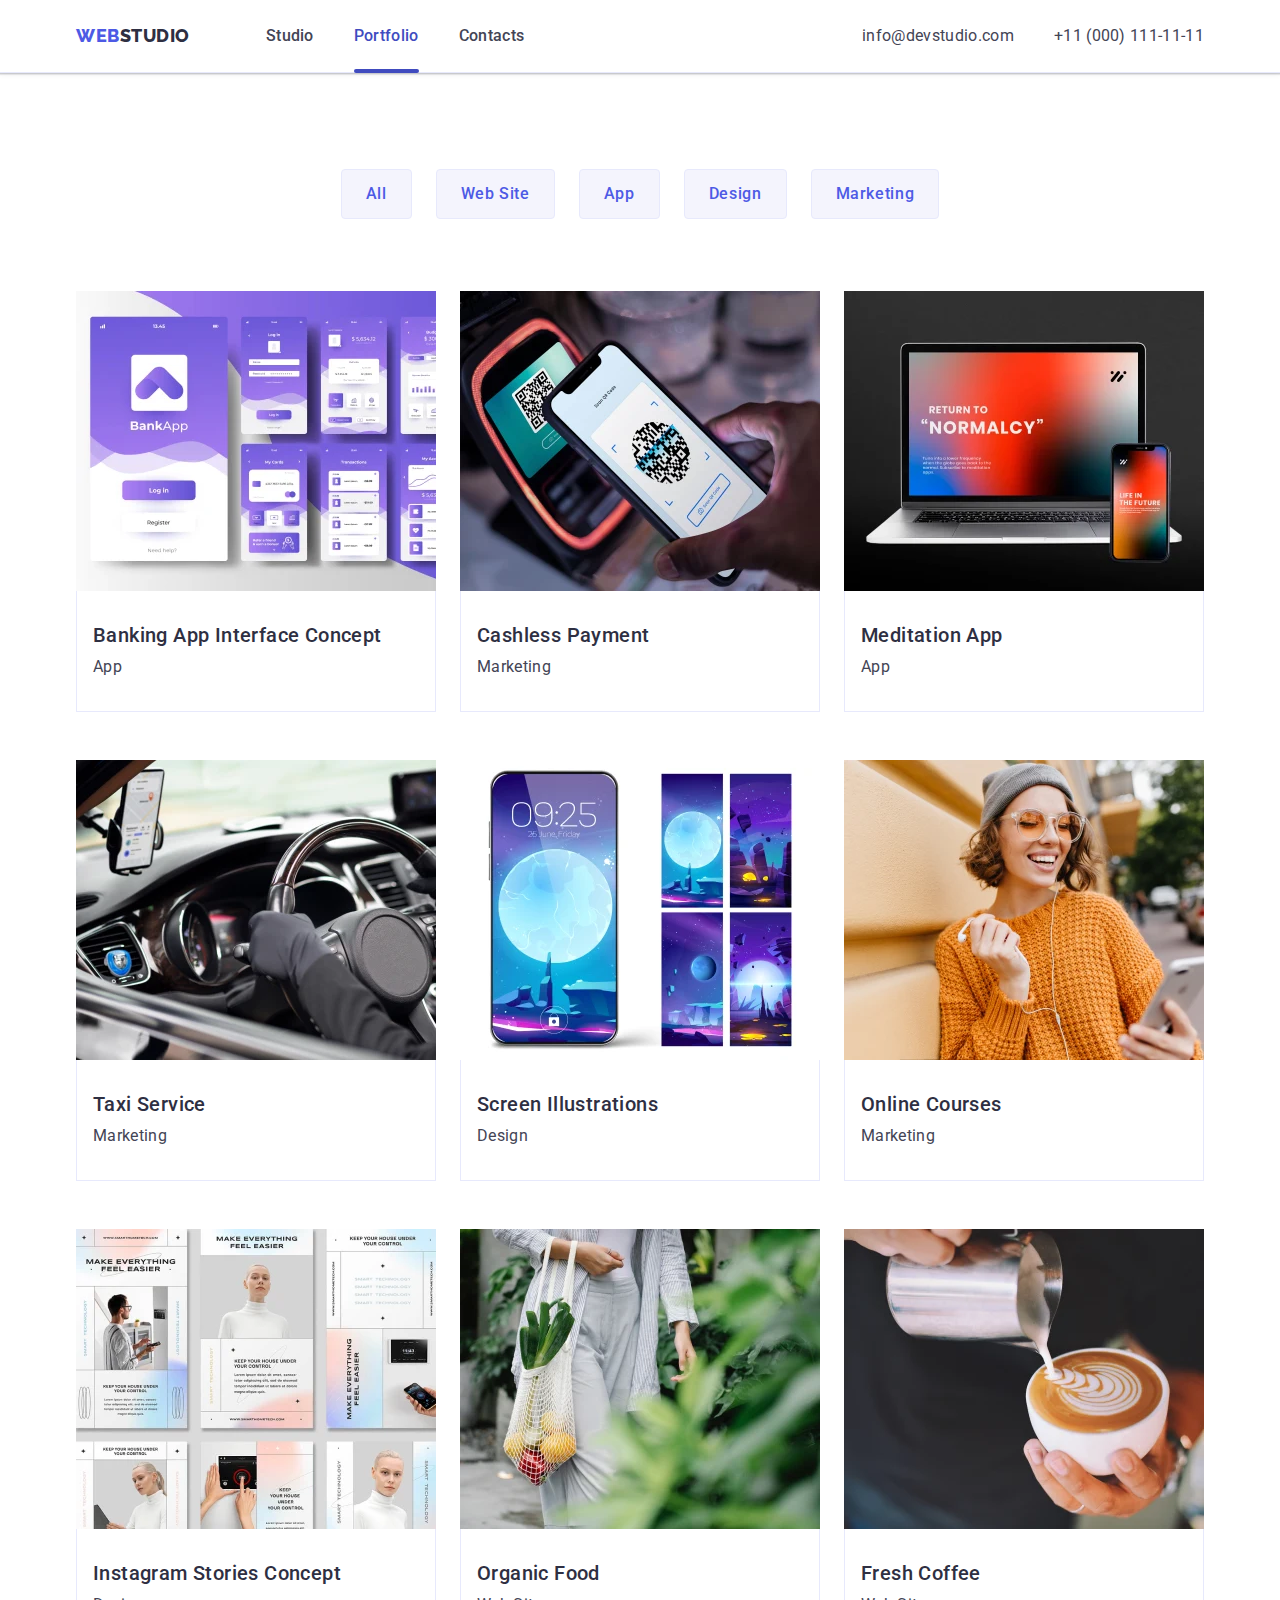
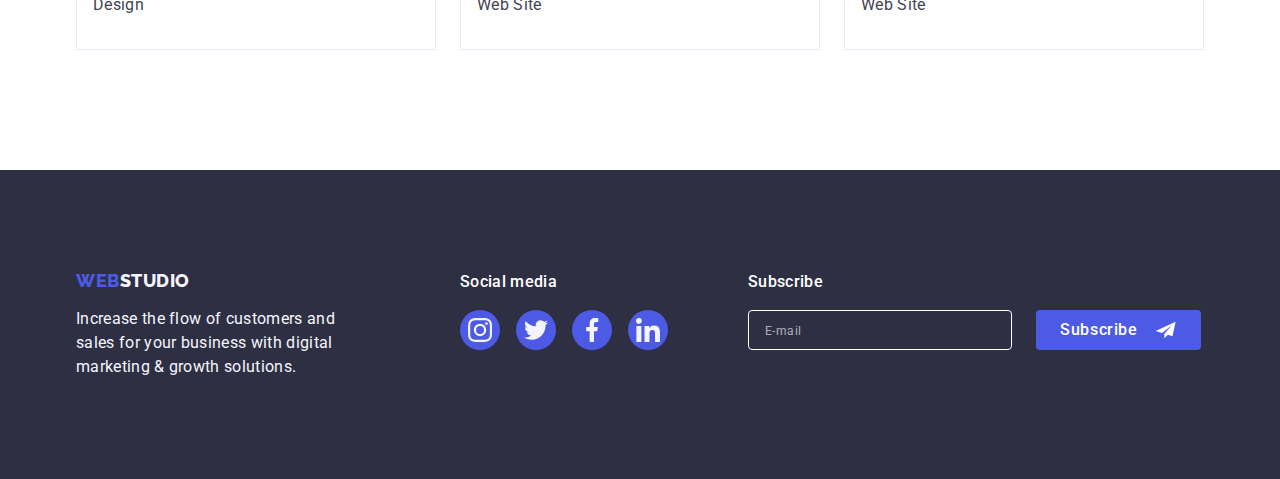
==== commit d2e7fe3a: "portfolio images" ====
--- a/portfolio.html
+++ b/portfolio.html
@@ -105,17 +105,17 @@
                     <source
                       media="(min-width: 1158px)"
                       srcset="
-                        ./images/portfolio-images/desctop/work-example1_desc@1x.webp 1x,
-                        ./images/portfolio-images/desctop/work-example1_desc@2x.webp 2x
-                      "
-                      type="image/webp"
-                    />
-                    
-                    <source
-                      media="(min-width: 1158px)"
-                      srcset="
-                        ./images/portfolio-images/desctop/work-example1_desc@1x.jpg 1x,
-                        ./images/portfolio-images/desctop/work-example1_desc@2x.jpg 2x
+                        ./images/portfolio-images/desktop/work-example1_desk@1x.webp 1x,
+                        ./images/portfolio-images/desktop/work-example1_desk@2x.webp 2x
+                      "
+                      type="image/webp"
+                    />
+                    
+                    <source
+                      media="(min-width: 1158px)"
+                      srcset="
+                        ./images/portfolio-images/desktop/work-example1_desk@1x.jpg 1x,
+                        ./images/portfolio-images/desktop/work-example1_desk@2x.jpg 2x
                       "
                       type="image/jpg"
                     />
@@ -187,17 +187,17 @@
                     <source
                       media="(min-width: 1158px)"
                       srcset="
-                        ./images/portfolio-images/desctop/work-example2_desc@1x.webp 1x,
-                        ./images/portfolio-images/desctop/work-example2_desc@2x.webp 2x
-                      "
-                      type="image/webp"
-                    />
-                    
-                    <source
-                      media="(min-width: 1158px)"
-                      srcset="
-                        ./images/portfolio-images/desctop/work-example2_desc@1x.jpg 1x,
-                        ./images/portfolio-images/desctop/work-example2_desc@2x.jpg 2x
+                        ./images/portfolio-images/desktop/work-example2_desk@1x.webp 1x,
+                        ./images/portfolio-images/desktop/work-example2_desk@2x.webp 2x
+                      "
+                      type="image/webp"
+                    />
+                    
+                    <source
+                      media="(min-width: 1158px)"
+                      srcset="
+                        ./images/portfolio-images/desktop/work-example2_desk@1x.jpg 1x,
+                        ./images/portfolio-images/desktop/work-example2_desk@2x.jpg 2x
                       "
                       type="image/jpg"
                     />
@@ -267,8 +267,8 @@
                     <source
                       media="(min-width: 1158px)"
                       srcset="
-                        ./images/portfolio-images/desctop/work-example3_desc@1x.webp 1x,
-                        ./images/portfolio-images/desctop/work-example3_desc@2x.webp 2x
+                        ./images/portfolio-images/desktop/work-example3_desk@1x.webp 1x,
+                        ./images/portfolio-images/desktop/work-example3_desk@2x.webp 2x
                       "
                       type="image/webp"
                     />
@@ -276,8 +276,8 @@
                     <source
                       media="(min-width: 1158px)"
                       srcset="
-                        ./images/portfolio-images/desctop/work-example3_desc@1x.jpg 1x,
-                        ./images/portfolio-images/desctop/work-example3_desc@2x.jpg 2x
+                        ./images/portfolio-images/desktop/work-example3_desk@1x.jpg 1x,
+                        ./images/portfolio-images/desktop/work-example3_desk@2x.jpg 2x
                       "
                       type="image/jpg"
                     />
@@ -347,17 +347,17 @@
                     <source
                       media="(min-width: 1158px)"
                       srcset="
-                        ./images/portfolio-images/desctop/work-example4_desc@1x.webp 1x,
-                        ./images/portfolio-images/desctop/work-example4_desc@2x.webp 2x
-                      "
-                      type="image/webp"
-                    />
-                    
-                    <source
-                      media="(min-width: 1158px)"
-                      srcset="
-                        ./images/portfolio-images/desctop/work-example4_desc@1x.jpg 1x,
-                        ./images/portfolio-images/desctop/work-example4_desc@2x.jpg 2x
+                        ./images/portfolio-images/desktop/work-example4_desk@1x.webp 1x,
+                        ./images/portfolio-images/desktop/work-example4_desk@2x.webp 2x
+                      "
+                      type="image/webp"
+                    />
+                    
+                    <source
+                      media="(min-width: 1158px)"
+                      srcset="
+                        ./images/portfolio-images/desktop/work-example4_desk@1x.jpg 1x,
+                        ./images/portfolio-images/desktop/work-example4_desk@2x.jpg 2x
                       "
                       type="image/jpg"
                     />
@@ -427,8 +427,8 @@
                     <source
                       media="(min-width: 1158px)"
                       srcset="
-                        ./images/portfolio-images/desctop/work-example5_desc@1x.webp 1x,
-                        ./images/portfolio-images/desctop/work-example5_desc@2x.webp 2x
+                        ./images/portfolio-images/desktop/work-example5_desk@1x.webp 1x,
+                        ./images/portfolio-images/desktop/work-example5_desk@2x.webp 2x
                       "
                       type="image/webp"
                     />
@@ -436,8 +436,8 @@
                     <source
                       media="(min-width: 1158px)"
                       srcset="
-                        ./images/portfolio-images/desctop/work-example5_desc@1x.jpg 1x,
-                        ./images/portfolio-images/desctop/work-example5_desc@2x.jpg 2x
+                        ./images/portfolio-images/desktop/work-example5_desk@1x.jpg 1x,
+                        ./images/portfolio-images/desktop/work-example5_desk@2x.jpg 2x
                       "
                       type="image/jpg"
                     />
@@ -507,17 +507,17 @@
                     <source
                       media="(min-width: 1158px)"
                       srcset="
-                        ./images/portfolio-images/desctop/work-example6_desc@1x.webp 1x,
-                        ./images/portfolio-images/desctop/work-example6_desc@2x.webp 2x
-                      "
-                      type="image/webp"
-                    />
-                    
-                    <source
-                      media="(min-width: 1158px)"
-                      srcset="
-                        ./images/portfolio-images/desctop/work-example6_desc@1x.jpg 1x,
-                        ./images/portfolio-images/desctop/work-example6_desc@2x.jpg 2x
+                        ./images/portfolio-images/desktop/work-example6_desk@1x.webp 1x,
+                        ./images/portfolio-images/desktop/work-example6_desk@2x.webp 2x
+                      "
+                      type="image/webp"
+                    />
+                    
+                    <source
+                      media="(min-width: 1158px)"
+                      srcset="
+                        ./images/portfolio-images/desktop/work-example6_desk@1x.jpg 1x,
+                        ./images/portfolio-images/desktop/work-example6_desk@2x.jpg 2x
                       "
                       type="image/jpg"
                     />
@@ -587,17 +587,17 @@
                     <source
                       media="(min-width: 1158px)"
                       srcset="
-                        ./images/portfolio-images/desctop/work-example7_desc@1x.webp 1x,
-                        ./images/portfolio-images/desctop/work-example7_desc@2x.webp 2x
-                      "
-                      type="image/webp"
-                    />
-                    
-                    <source
-                      media="(min-width: 1158px)"
-                      srcset="
-                        ./images/portfolio-images/desctop/work-example7_desc@1x.jpg 1x,
-                        ./images/portfolio-images/desctop/work-example7_desc@2x.jpg 2x
+                        ./images/portfolio-images/desktop/work-example7_desk@1x.webp 1x,
+                        ./images/portfolio-images/desktop/work-example7_desk@2x.webp 2x
+                      "
+                      type="image/webp"
+                    />
+                    
+                    <source
+                      media="(min-width: 1158px)"
+                      srcset="
+                        ./images/portfolio-images/desktop/work-example7_desk@1x.jpg 1x,
+                        ./images/portfolio-images/desktop/work-example7_desk@2x.jpg 2x
                       "
                       type="image/jpg"
                     />
@@ -667,17 +667,17 @@
                     <source
                       media="(min-width: 1158px)"
                       srcset="
-                        ./images/portfolio-images/desctop/work-example8_desc@1x.webp 1x,
-                        ./images/portfolio-images/desctop/work-example8_desc@2x.webp 2x
-                      "
-                      type="image/webp"
-                    />
-                    
-                    <source
-                      media="(min-width: 1158px)"
-                      srcset="
-                        ./images/portfolio-images/desctop/work-example8_desc@1x.jpg 1x,
-                        ./images/portfolio-images/desctop/work-example8_desc@2x.jpg 2x
+                        ./images/portfolio-images/desktop/work-example8_desk@1x.webp 1x,
+                        ./images/portfolio-images/desktop/work-example8_desk@2x.webp 2x
+                      "
+                      type="image/webp"
+                    />
+                    
+                    <source
+                      media="(min-width: 1158px)"
+                      srcset="
+                        ./images/portfolio-images/desktop/work-example8_desk@1x.jpg 1x,
+                        ./images/portfolio-images/desktop/work-example8_desk@2x.jpg 2x
                       "
                       type="image/jpg"
                     />
@@ -747,17 +747,17 @@
                     <source
                       media="(min-width: 1158px)"
                       srcset="
-                        ./images/portfolio-images/desctop/work-example9_desc@1x.webp 1x,
-                        ./images/portfolio-images/desctop/work-example9_desc@2x.webp 2x
-                      "
-                      type="image/webp"
-                    />
-                    
-                    <source
-                      media="(min-width: 1158px)"
-                      srcset="
-                        ./images/portfolio-images/desctop/work-example9_desc@1x.jpg 1x,
-                        ./images/portfolio-images/desctop/work-example9_desc@2x.jpg 2x
+                        ./images/portfolio-images/desktop/work-example9_desk@1x.webp 1x,
+                        ./images/portfolio-images/desktop/work-example9_desk@2x.webp 2x
+                      "
+                      type="image/webp"
+                    />
+                    
+                    <source
+                      media="(min-width: 1158px)"
+                      srcset="
+                        ./images/portfolio-images/desktop/work-example9_desk@1x.jpg 1x,
+                        ./images/portfolio-images/desktop/work-example9_desk@2x.jpg 2x
                       "
                       type="image/jpg"
                     />
--- a/css/styles-new.css
+++ b/css/styles-new.css
@@ -1370,7 +1370,6 @@
     padding-top: 64px;
 }
 
-/* Page filter */
 .filter-list {
     display: flex;
     flex-wrap: wrap;
@@ -1430,8 +1429,6 @@
         margin-bottom: 72px;
     }
 }
-
-/* Work examples */
 .portfolio-list {
     display: flex;
     flex-wrap: wrap;
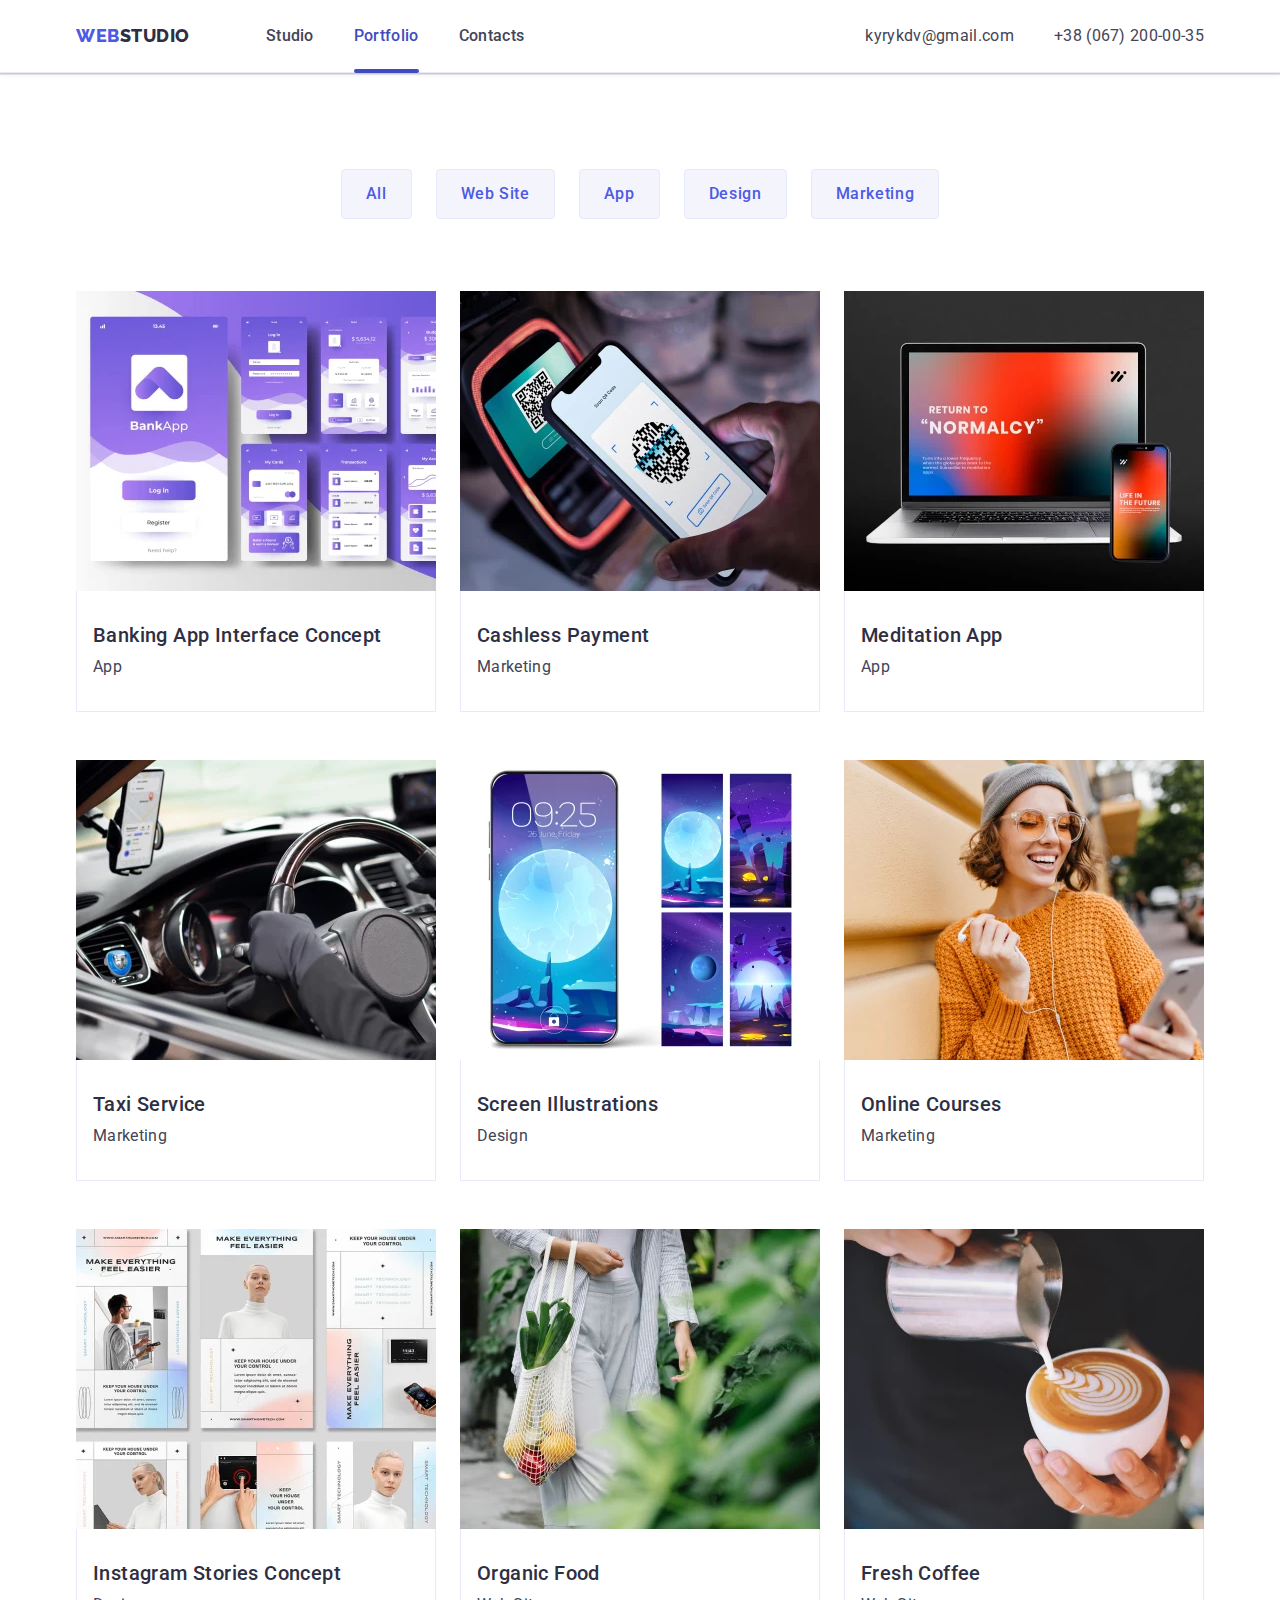
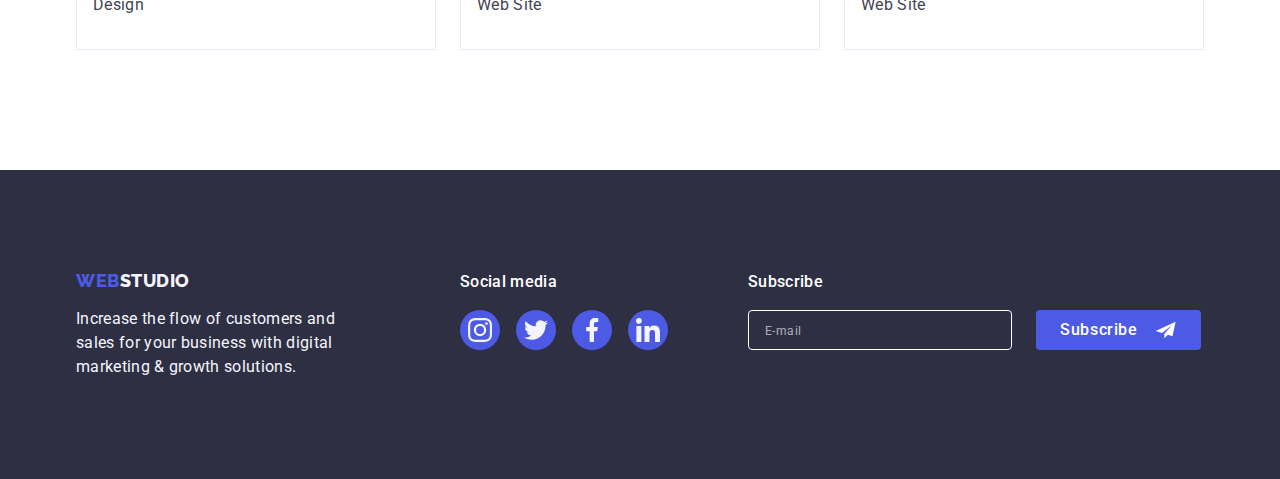
==== commit 9234b2a9: "contacts edited" ====
--- a/portfolio.html
+++ b/portfolio.html
@@ -47,12 +47,12 @@
         <address class="container-address address">
           <ul class="address-list list">
             <li class="address-list-item">
-              <a class="link" href="mailto:info@devstudio.com"
-                >info@devstudio.com
+              <a class="link" href="mailto:kyrykdv@gmail.com"
+                >kyrykdv@gmail.com
               </a>
             </li>
             <li class="address-list-item">
-              <a class="link" href="tel:+110001111111">+11 (000) 111-11-11</a>
+              <a class="link" href="tel:+380672000035">+38 (067) 200-00-35</a>
             </li>
           </ul>
         </address>
